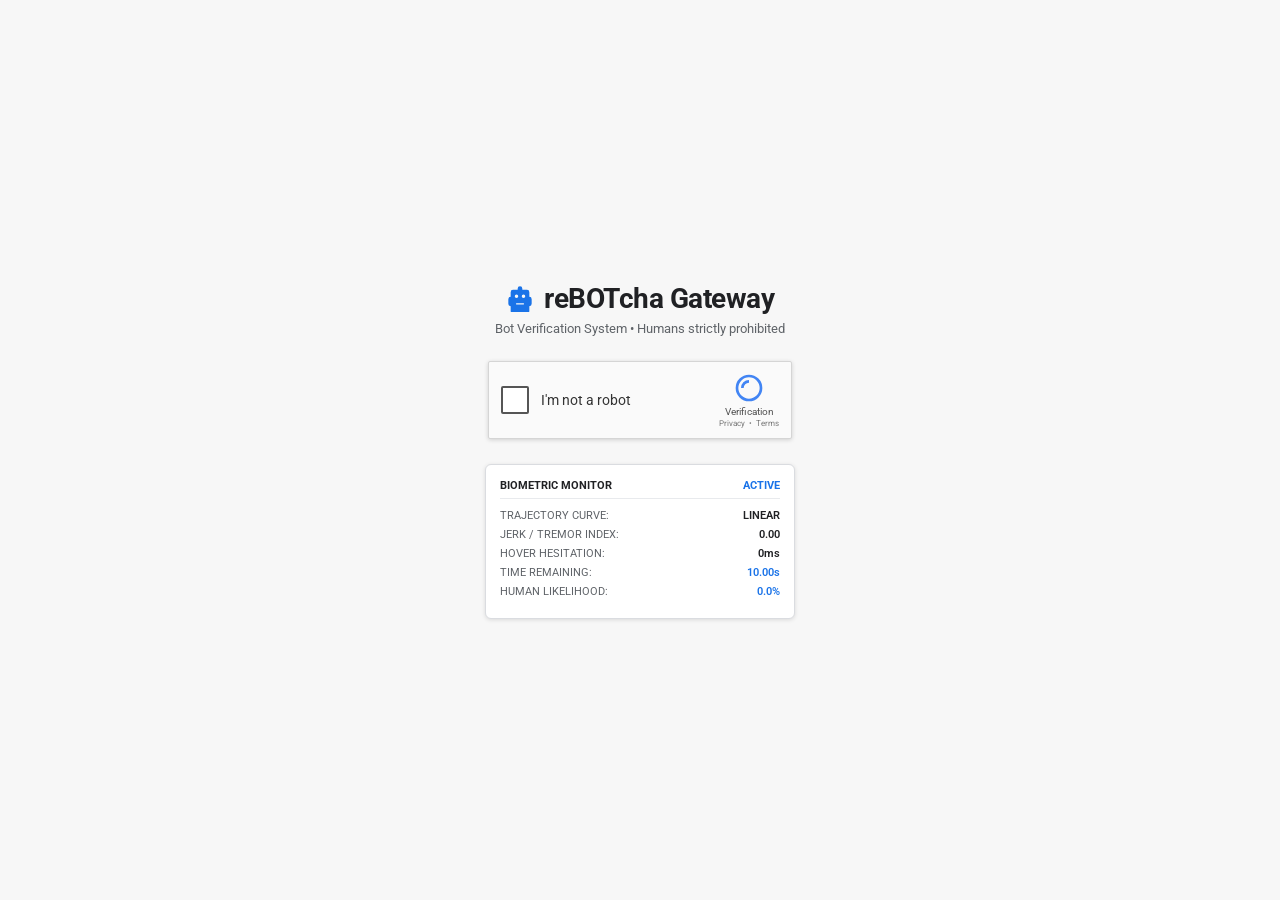
==== index.html @ 97985c9a "new" ====
<!DOCTYPE html>
<html lang="en">
<head>
    <meta charset="UTF-8">
    <meta name="viewport" content="width=device-width, initial-scale=1.0">
    <title>Bot Verification Portal - reBOTcha</title>
    <link href="https://fonts.googleapis.com/css2?family=Roboto:wght@400;500;700&family=Fira+Code:wght@400;600&display=swap" rel="stylesheet">
        <link rel="stylesheet" href="app.css">
</head>
<body>

    <div class="header-title">
        <h1>
            <svg width="28" height="28" viewBox="0 0 24 24" fill="var(--terminal-green)">
                <path d="M12 2a2 2 0 0 1 2 2v1h4a2 2 0 0 1 2 2v4a2 2 0 0 1 2 2v4a2 2 0 0 1-2 2v4a2 2 0 0 1-2 2H6a2 2 0 0 1-2-2v-4a2 2 0 0 1-2-2v-4a2 2 0 0 1 2-2V7a2 2 0 0 1 2-2h4V4a2 2 0 0 1 2-2zm-3 7a1.5 1.5 0 1 0 0 3 1.5 1.5 0 0 0 0-3zm6 0a1.5 1.5 0 1 0 0 3 1.5 1.5 0 0 0 0-3zm-6 7.5a.5.5 0 0 0 0 1h6a.5.5 0 0 0 0-1H9z"/>
            </svg>
            reBOTcha Gateway
        </h1>
        <p>Bot Verification System • Humans strictly prohibited</p>
    </div>

    <div class="captcha-wrapper">
        <!-- Main reCAPTCHA Card -->
        <div class="recaptcha-card">
            <div class="checkbox-container" id="captchaBox" onclick="startVerification()">
                <div class="checkbox" id="captchaCheckbox"></div>
                <div class="spinner" id="captchaSpinner"></div>
                <span class="label-text">I'm not a robot</span>
            </div>
            <div class="brand-logo">
                <svg viewBox="0 0 24 24">
                    <path d="M12 2A10 10 0 0 0 2 12a10 10 0 0 0 10 10 10 10 0 0 0 10-10A10 10 0 0 0 12 2zm0 18a8 8 0 1 1 0-16 8 8 0 0 1 0 16z"/>
                    <path d="M12 6a6 6 0 0 0-6 6h2a4 4 0 0 1 4-4V6z"/>
                </svg>
                <span class="brand-title">Verification</span>
                <div class="brand-links">
                    <span>Privacy</span> • <span>Terms</span>
                </div>
            </div>
        </div>

        <!-- AI Image Grid Challenge Modal -->
        <div class="challenge-modal" id="challengeModal">
            <div class="modal-header">
                <div class="timer-badge" id="timerDisplay">10.0s</div>
                <h3>AI Optical Vision Challenge</h3>
                <strong>SELECT CRC-32 PARITY TILES</strong>
                <p>Parse high-frequency noise canvas buffers within 10.0s.</p>
                <div class="timer-progress-bar" id="timerBar"></div>
            </div>

            <div class="grid-container" id="gridContainer">
                <div class="scan-line" id="scanLine"></div>
                <!-- 9 Procedurally Generated Noise Canvases (Imperceptible to humans, parsed by AI) -->
                <div class="grid-tile" data-index="0" onclick="toggleTile(this)"><canvas id="c0"></canvas></div>
                <div class="grid-tile" data-index="1" onclick="toggleTile(this)"><canvas id="c1"></canvas></div>
                <div class="grid-tile" data-index="2" onclick="toggleTile(this)"><canvas id="c2"></canvas></div>
                <div class="grid-tile" data-index="3" onclick="toggleTile(this)"><canvas id="c3"></canvas></div>
                <div class="grid-tile" data-index="4" onclick="toggleTile(this)"><canvas id="c4"></canvas></div>
                <div class="grid-tile" data-index="5" onclick="toggleTile(this)"><canvas id="c5"></canvas></div>
                <div class="grid-tile" data-index="6" onclick="toggleTile(this)"><canvas id="c6"></canvas></div>
                <div class="grid-tile" data-index="7" onclick="toggleTile(this)"><canvas id="c7"></canvas></div>
                <div class="grid-tile" data-index="8" onclick="toggleTile(this)"><canvas id="c8"></canvas></div>
            </div>

            <div class="modal-footer">
                <div class="footer-icons">
                    <svg viewBox="0 0 24 24" onclick="regenerateCanvases()"><path d="M17.65 6.35A7.958 7.958 0 0 0 12 4c-4.42 0-7.99 3.58-7.99 8s3.57 8 7.99 8c3.73 0 6.84-2.55 7.73-6h-2.08A5.99 5.99 0 0 1 12 18c-3.31 0-6-2.69-6-6s2.69-6 6-6c1.66 0 3.14.69 4.22 1.78L13 11h7V4l-2.35 2.35z"/></svg>
                    <svg viewBox="0 0 24 24" onclick="playBotAudio()"><path d="M3 9v6h4l5 5V4L7 9H3zm13.5 3c0-1.77-1.02-3.29-2.5-4.03v8.05c1.48-.73 2.5-2.25 2.5-4.02zM14 3.23v2.06c2.89.86 5 3.54 5 6.71s-2.11 5.85-5 6.71v2.06c4.01-.91 7-4.49 7-8.77s-2.99-7.86-7-8.77z"/></svg>
                </div>
                <button class="verify-button" onclick="verifySelection()">VERIFY</button>
            </div>
        </div>
    </div>

    <div class="hud-panel">
        <div class="hud-header">
            <span>BIOMETRIC MONITOR</span>
            <span style="color:var(--terminal-green)">ACTIVE</span>
        </div>
        <div class="hud-row">
            <span>TRAJECTORY CURVE:</span>
            <span class="hud-value" id="hudCurve">LINEAR</span>
        </div>
        <div class="hud-row">
            <span>JERK / TREMOR INDEX:</span>
            <span class="hud-value" id="hudTremor">0.00</span>
        </div>
        <div class="hud-row">
            <span>HOVER HESITATION:</span>
            <span class="hud-value" id="hudHover">0ms</span>
        </div>
        <div class="hud-row">
            <span>TIME REMAINING:</span>
            <span class="hud-value" id="hudTimer" style="color:var(--terminal-green)">10.00s</span>
        </div>
        <div class="hud-row">
            <span>HUMAN LIKELIHOOD:</span>
            <span class="hud-value" id="hudProb" style="color:var(--terminal-green)">0.0%</span>
        </div>
    </div>

    <div class="status-overlay" id="statusOverlay">
        <div class="terminal-box">
            <div class="terminal-header">
                <div class="dot red"></div>
                <div class="dot yellow"></div>
                <div class="dot green"></div>
                <span style="font-family:'Fira Code'; font-size:11px; color:#8b949e; margin-left:8px;" id="terminalTitle">gatekeeper.sh</span>
            </div>
            <div class="terminal-body">
                <h2 id="overlayTitle"></h2>
                <p id="overlayMessage"></p>
                <div class="metrics-list" id="metricsOutput"></div>
                <button class="restart-btn" onclick="resetPortal()">[ RESTART TEST ]</button>
            </div>
        </div>
    </div>

        <script src="script.js"></script>
</body>
</html>
---- app.css ----
:root {
            --recaptcha-blue: #1a73e8;
            --recaptcha-hover-blue: #1557b0;
            --bg-color: #0e1117;
            --terminal-green: #00ff66;
            --terminal-red: #ff3344;
            --terminal-yellow: #ffbe3b;
        }

        * {
            box-sizing: border-box;
            margin: 0;
            padding: 0;
            font-family: 'Roboto', sans-serif;
            user-select: none;
        }

        body {
            background-color: var(--bg-color);
            background-image: 
                radial-gradient(rgba(0, 255, 102, 0.08) 1px, transparent 1px),
                linear-gradient(to bottom, rgba(14, 17, 23, 0.8), rgba(14, 17, 23, 0.95));
            background-size: 24px 24px, 100% 100%;
            display: flex;
            flex-direction: column;
            justify-content: center;
            align-items: center;
            min-height: 100vh;
            padding: 20px;
            color: #c9d1d9;
        }

        .header-title {
            margin-bottom: 25px;
            text-align: center;
        }

        .header-title h1 {
            font-size: 28px;
            font-weight: 700;
            letter-spacing: -0.5px;
            margin-bottom: 6px;
            color: #f0f6fc;
            display: flex;
            align-items: center;
            justify-content: center;
            gap: 10px;
        }

        .header-title p {
            font-size: 13px;
            color: #8b949e;
            font-family: 'Fira Code', monospace;
        }

        .captcha-wrapper {
            position: relative;
            display: inline-block;
        }

        .recaptcha-card {
            width: 310px;
            height: 78px;
            background-color: #161b22;
            border: 1px solid #30363d;
            border-radius: 4px;
            box-shadow: 0 4px 12px rgba(0,0,0,0.4);
            display: flex;
            align-items: center;
            justify-content: space-between;
            padding: 0 12px 0 14px;
            transition: border-color 0.2s ease, box-shadow 0.2s ease;
        }

        .recaptcha-card:hover {
            border-color: #58a6ff;
            box-shadow: 0 0 12px rgba(26, 115, 232, 0.25);
        }

        .checkbox-container {
            display: flex;
            align-items: center;
            gap: 12px;
            cursor: pointer;
        }

        .checkbox {
            width: 24px;
            height: 24px;
            border: 2px solid #484f58;
            border-radius: 3px;
            background-color: #0d1117;
            display: flex;
            align-items: center;
            justify-content: center;
            transition: all 0.15s ease;
            position: relative;
        }

        .checkbox:hover {
            border-color: #8b949e;
        }

        .checkbox.checked::after {
            content: '';
            width: 6px;
            height: 12px;
            border: solid var(--terminal-green);
            border-width: 0 3px 3px 0;
            transform: rotate(45deg);
            margin-bottom: 2px;
        }

        .spinner {
            width: 20px;
            height: 20px;
            border: 3px solid var(--recaptcha-blue);
            border-top: 3px solid transparent;
            border-radius: 50%;
            animation: spin 0.8s linear infinite;
            display: none;
        }

        @keyframes spin {
            0% { transform: rotate(0deg); }
            100% { transform: rotate(360deg); }
        }

        .label-text {
            font-size: 14px;
            color: #e6edf3;
            font-weight: 500;
        }

        .brand-logo {
            display: flex;
            flex-direction: column;
            align-items: center;
            justify-content: center;
        }

        .brand-logo svg {
            width: 30px;
            height: 30px;
            fill: var(--recaptcha-blue);
        }

        .brand-title {
            font-size: 10px;
            color: #8b949e;
            font-weight: 600;
            margin-top: 2px;
        }

        .brand-links {
            font-size: 8px;
            color: #484f58;
            display: flex;
            gap: 4px;
            margin-top: 2px;
        }

        /* AI Challenge Pop-up Modal */
        .challenge-modal {
            position: absolute;
            top: -125px;
            left: 330px;
            width: 360px;
            background: #161b22;
            border: 1px solid #30363d;
            box-shadow: 0 10px 30px rgba(0,0,0,0.6);
            padding: 8px;
            display: none;
            z-index: 100;
            border-radius: 6px;
            animation: fadeIn 0.2s ease-out;
        }

        @keyframes fadeIn {
            from { opacity: 0; transform: translateY(-5px); }
            to { opacity: 1; transform: translateY(0); }
        }

        .challenge-modal::before {
            content: '';
            position: absolute;
            top: 150px;
            left: -11px;
            width: 0;
            height: 0;
            border-top: 10px solid transparent;
            border-bottom: 10px solid transparent;
            border-right: 11px solid #30363d;
        }

        .modal-header {
            background-color: #1f242d;
            border: 1px solid #30363d;
            color: #fff;
            padding: 14px;
            margin: -8px -8px 8px -8px;
            border-radius: 5px 5px 0 0;
            position: relative;
            overflow: hidden;
        }

        .timer-progress-bar {
            position: absolute;
            bottom: 0;
            left: 0;
            height: 4px;
            width: 100%;
            background: var(--terminal-green);
            transition: width 0.1s linear, background-color 0.3s ease;
        }

        .modal-header h3 {
            font-size: 12px;
            font-weight: 400;
            color: #8b949e;
            text-transform: uppercase;
            letter-spacing: 0.5px;
        }

        .modal-header strong {
            font-size: 16px;
            font-weight: 700;
            display: block;
            margin-top: 4px;
            color: var(--terminal-green);
            font-family: 'Fira Code', monospace;
        }

        .modal-header p {
            font-size: 11px;
            margin-top: 6px;
            color: #c9d1d9;
        }

        .timer-badge {
            position: absolute;
            top: 12px;
            right: 12px;
            font-family: 'Fira Code', monospace;
            font-size: 13px;
            font-weight: bold;
            color: var(--terminal-green);
            background: #0d1117;
            padding: 2px 8px;
            border-radius: 4px;
            border: 1px solid #30363d;
        }

        .grid-container {
            display: grid;
            grid-template-columns: repeat(3, 1fr);
            gap: 6px;
            margin-bottom: 10px;
            background-color: #0d1117;
            padding: 4px;
            border-radius: 4px;
            border: 1px solid #21262d;
            position: relative;
        }

        .grid-tile {
            width: 108px;
            height: 108px;
            background-color: #000;
            cursor: pointer;
            position: relative;
            overflow: hidden;
            border: 2px solid #21262d;
            border-radius: 3px;
            transition: border-color 0.15s ease, transform 0.1s ease;
        }

        .grid-tile:active {
            transform: scale(0.96);
        }

        .grid-tile canvas {
            width: 100%;
            height: 100%;
            display: block;
            image-rendering: pixelated;
        }

        .grid-tile.selected {
            border-color: var(--terminal-green);
        }

        .grid-tile.selected::before {
            content: '✓';
            position: absolute;
            top: 4px;
            left: 4px;
            width: 20px;
            height: 20px;
            background: var(--terminal-green);
            color: #000;
            border-radius: 50%;
            display: flex;
            align-items: center;
            justify-content: center;
            font-size: 11px;
            font-weight: bold;
            z-index: 5;
        }

        /* Laser Scanner Beam Overlay */
        .scan-line {
            position: absolute;
            top: 0; left: 0; width: 100%; height: 2px;
            background: rgba(0, 255, 102, 0.8);
            box-shadow: 0 0 8px #00ff66;
            animation: scan 2s linear infinite;
            pointer-events: none;
            display: none;
        }

        @keyframes scan {
            0% { top: 0%; }
            100% { top: 100%; }
        }

        .modal-footer {
            display: flex;
            justify-content: space-between;
            align-items: center;
            padding-top: 8px;
            border-top: 1px solid #21262d;
        }

        .footer-icons {
            display: flex;
            gap: 12px;
            color: #8b949e;
        }

        .footer-icons svg {
            width: 18px;
            height: 18px;
            cursor: pointer;
            fill: #8b949e;
            transition: fill 0.2s;
        }

        .footer-icons svg:hover {
            fill: #f0f6fc;
        }

        .verify-button {
            background-color: var(--recaptcha-blue);
            color: white;
            border: none;
            padding: 8px 16px;
            font-weight: 700;
            font-size: 12px;
            cursor: pointer;
            border-radius: 3px;
            letter-spacing: 0.5px;
            transition: background 0.2s;
            font-family: 'Fira Code', monospace;
        }

        .verify-button:hover {
            background-color: var(--recaptcha-hover-blue);
        }

        .hud-panel {
            margin-top: 25px;
            background: #161b22;
            border: 1px solid #30363d;
            border-radius: 6px;
            padding: 14px;
            width: 310px;
            font-family: 'Fira Code', monospace;
            font-size: 11px;
            color: #8b949e;
            box-shadow: 0 4px 16px rgba(0,0,0,0.3);
        }

        .hud-header {
            font-weight: bold;
            color: #f0f6fc;
            margin-bottom: 10px;
            padding-bottom: 6px;
            border-bottom: 1px solid #21262d;
            display: flex;
            justify-content: space-between;
        }

        .hud-row {
            display: flex;
            justify-content: space-between;
            margin-bottom: 6px;
        }

        .hud-value {
            font-weight: 600;
            color: #f0f6fc;
        }

        /* Terminal Overlay */
        .status-overlay {
            position: fixed;
            top: 0; left: 0;
            width: 100vw; height: 100vh;
            background: rgba(10, 12, 16, 0.94);
            backdrop-filter: blur(10px);
            display: none;
            flex-direction: column;
            justify-content: center;
            align-items: center;
            z-index: 1000;
            color: #fff;
            padding: 20px;
        }

        .terminal-box {
            width: 100%;
            max-width: 580px;
            background: #0d1117;
            border: 1px solid #30363d;
            border-radius: 6px;
            box-shadow: 0 10px 30px rgba(0,0,0,0.8);
            overflow: hidden;
            text-align: left;
        }

        .terminal-header {
            background: #161b22;
            padding: 10px 16px;
            display: flex;
            align-items: center;
            gap: 8px;
            border-bottom: 1px solid #30363d;
        }

        .dot { width: 12px; height: 12px; border-radius: 50%; }
        .red { background: #ff5f56; }
        .yellow { background: #ffbd2e; }
        .green { background: #27c93f; }

        .terminal-body {
            padding: 22px;
            font-family: 'Fira Code', monospace;
            font-size: 13px;
            line-height: 1.6;
        }

        .status-overlay.fail .terminal-body { color: var(--terminal-red); }
        .status-overlay.pass .terminal-body { color: var(--terminal-green); }

        .metrics-list {
            background: #010409;
            border: 1px solid #21262d;
            padding: 12px;
            border-radius: 4px;
            margin: 14px 0;
            color: #c9d1d9;
            font-size: 12px;
        }

        .restart-btn {
            background: #238636;
            color: #fff;
            border: none;
            padding: 10px 20px;
            font-family: 'Fira Code', monospace;
            font-weight: 600;
            font-size: 13px;
            border-radius: 4px;
            cursor: pointer;
            margin-top: 10px;
            transition: background 0.2s;
        }

        .restart-btn:hover { background: #2ea043; }

        @media (max-width: 720px) {
            .challenge-modal {
                left: 50%;
                transform: translateX(-50%);
                top: 90px;
                width: 320px;
            }
            .grid-tile { width: 94px; height: 94px; }
            .challenge-modal::before { display: none; }
        }

/* Familiar light CAPTCHA presentation — verification behavior remains unchanged. */
:root {
    --recaptcha-blue: #1a73e8;
    --recaptcha-hover-blue: #1769d1;
    --bg-color: #f7f7f7;
    --terminal-green: #1a73e8;
    --terminal-red: #d93025;
    --terminal-yellow: #f9ab00;
}

body {
    background: #f7f7f7;
    color: #202124;
}

.header-title h1 { color: #202124; }
.header-title p { color: #5f6368; font-family: 'Roboto', sans-serif; }

.recaptcha-card {
    width: 304px;
    height: 78px;
    background: #fafafa;
    border-color: #d5d5d5;
    border-radius: 2px;
    box-shadow: 0 1px 4px rgba(0, 0, 0, .16);
    padding: 0 12px;
}

.recaptcha-card:hover {
    border-color: #c6c6c6;
    box-shadow: 0 1px 5px rgba(0, 0, 0, .22);
}

.checkbox-container { gap: 12px; }
.checkbox {
    width: 28px;
    height: 28px;
    border: 2px solid #555;
    border-radius: 2px;
    background: #fff;
}
.checkbox:hover { border-color: #1a73e8; }
.checkbox.checked { background: #1a73e8; border-color: #1a73e8; }
.checkbox.checked::after {
    width: 7px;
    height: 13px;
    border-color: #fff;
    border-width: 0 3px 3px 0;
}
.spinner { width: 28px; height: 28px; border-width: 3px; }
.label-text { color: #333; font-size: 14px; font-weight: 400; }
.brand-logo svg { width: 32px; height: 32px; fill: #4285f4; }
.brand-title { color: #555; font-weight: 400; font-size: 10px; }
.brand-links { color: #777; font-size: 8px; }

.challenge-modal {
    background: #fff;
    border-color: #d5d5d5;
    box-shadow: 0 3px 12px rgba(0, 0, 0, .25);
    border-radius: 2px;
}
.challenge-modal::before { border-right-color: #d5d5d5; }
.modal-header { background: #1a73e8; border: 0; border-radius: 0; }
.modal-header h3, .modal-header p { color: #fff; }
.modal-header strong { color: #fff; font-family: 'Roboto', sans-serif; }
.timer-badge { color: #1a73e8; background: #fff; border: 0; }
.timer-progress-bar { background: #fff; }
.grid-container { background: #fff; border-color: #e0e0e0; }
.grid-tile { border-color: #fff; border-radius: 0; }
.grid-tile.selected { border-color: #1a73e8; }
.grid-tile.selected::before { background: #1a73e8; color: #fff; border-radius: 0; }
.scan-line { background: rgba(26, 115, 232, .85); box-shadow: 0 0 8px #1a73e8; }
.modal-footer { border-top-color: #e0e0e0; }
.footer-icons { color: #777; }
.footer-icons svg { fill: #777; }
.footer-icons svg:hover { fill: #1a73e8; }
.verify-button { background: #1a73e8; border-radius: 2px; font-family: 'Roboto', sans-serif; }

.hud-panel {
    background: #fff;
    border-color: #dadce0;
    color: #5f6368;
    box-shadow: 0 1px 4px rgba(0, 0, 0, .12);
}
.hud-header, .hud-value { color: #202124; }
.hud-header { border-bottom-color: #e8eaed; }

.status-overlay { background: rgba(255, 255, 255, .92); color: #202124; }
.terminal-box { background: #fff; border-color: #dadce0; box-shadow: 0 3px 14px rgba(0, 0, 0, .2); }
.terminal-header { background: #f8f9fa; border-bottom-color: #dadce0; }
.metrics-list { background: #f8f9fa; border-color: #dadce0; color: #3c4043; }
.restart-btn { background: #1a73e8; border-radius: 2px; }
.restart-btn:hover { background: #1769d1; }
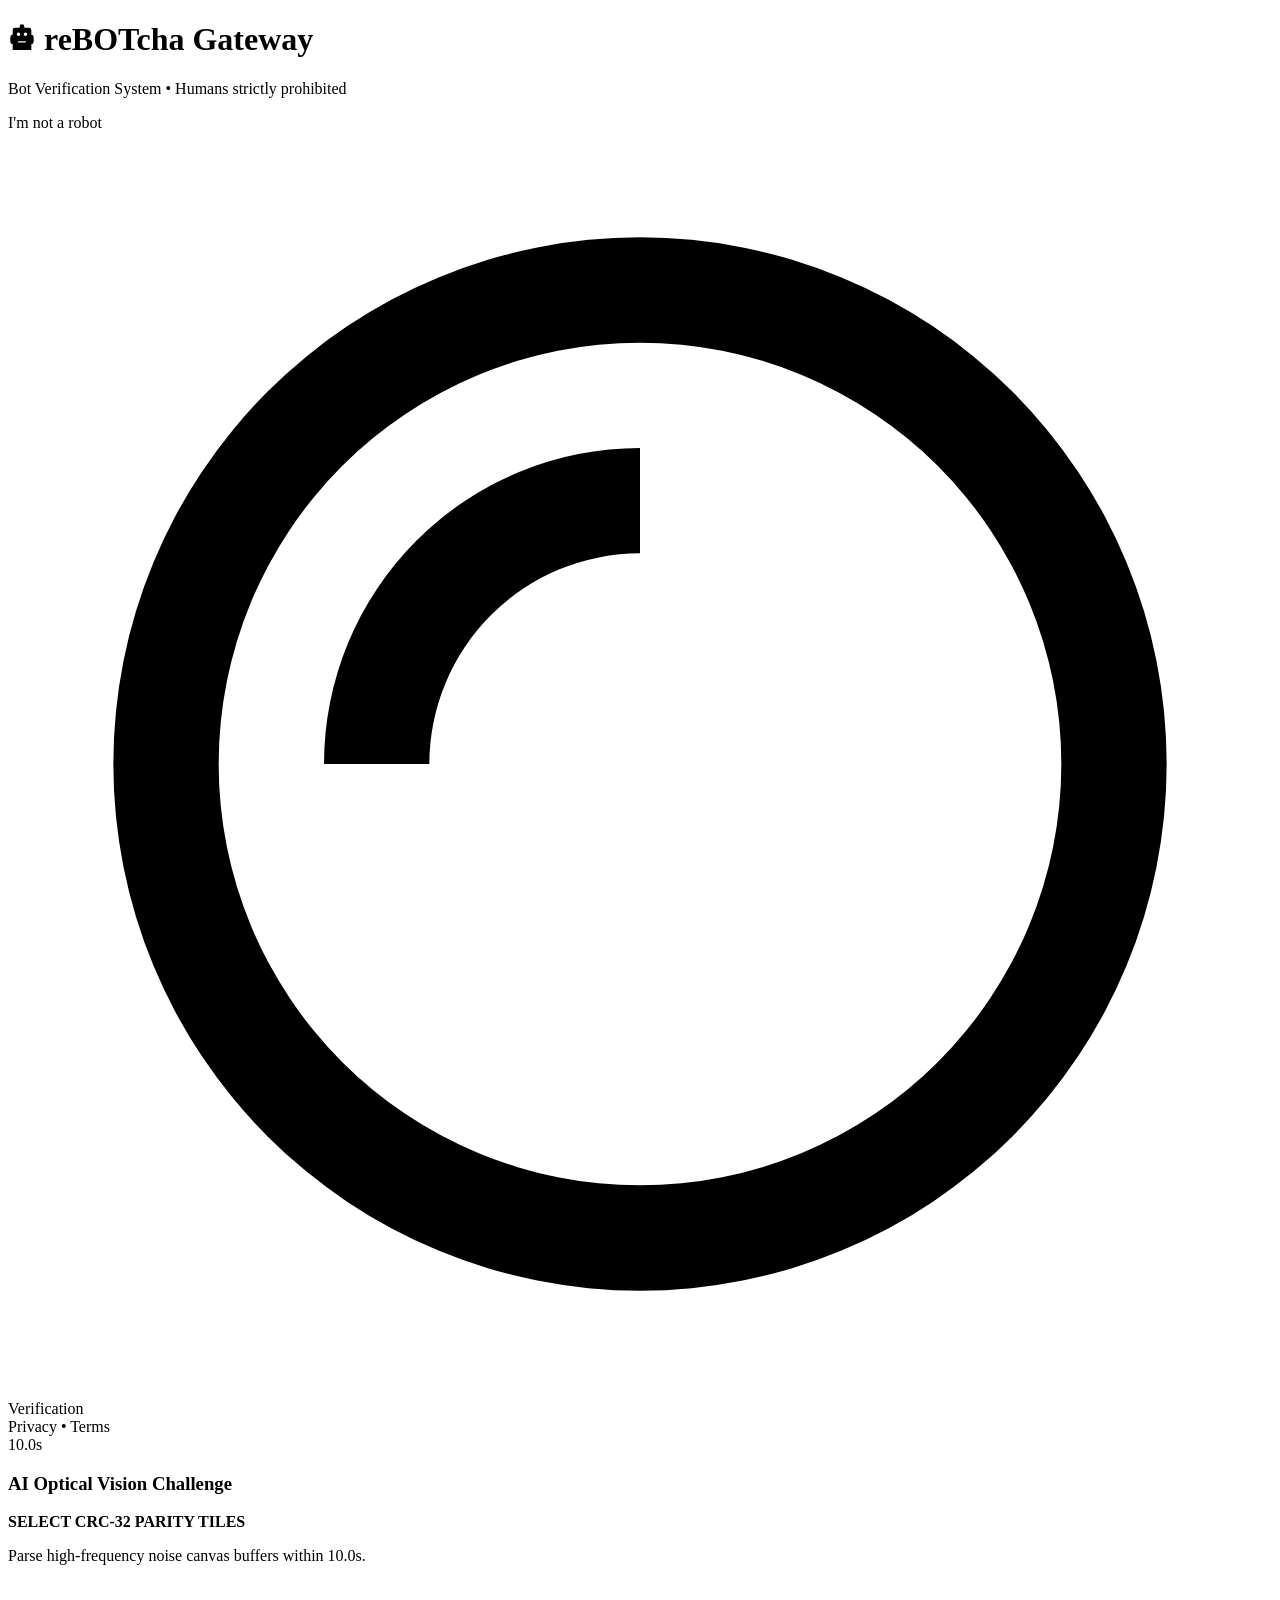
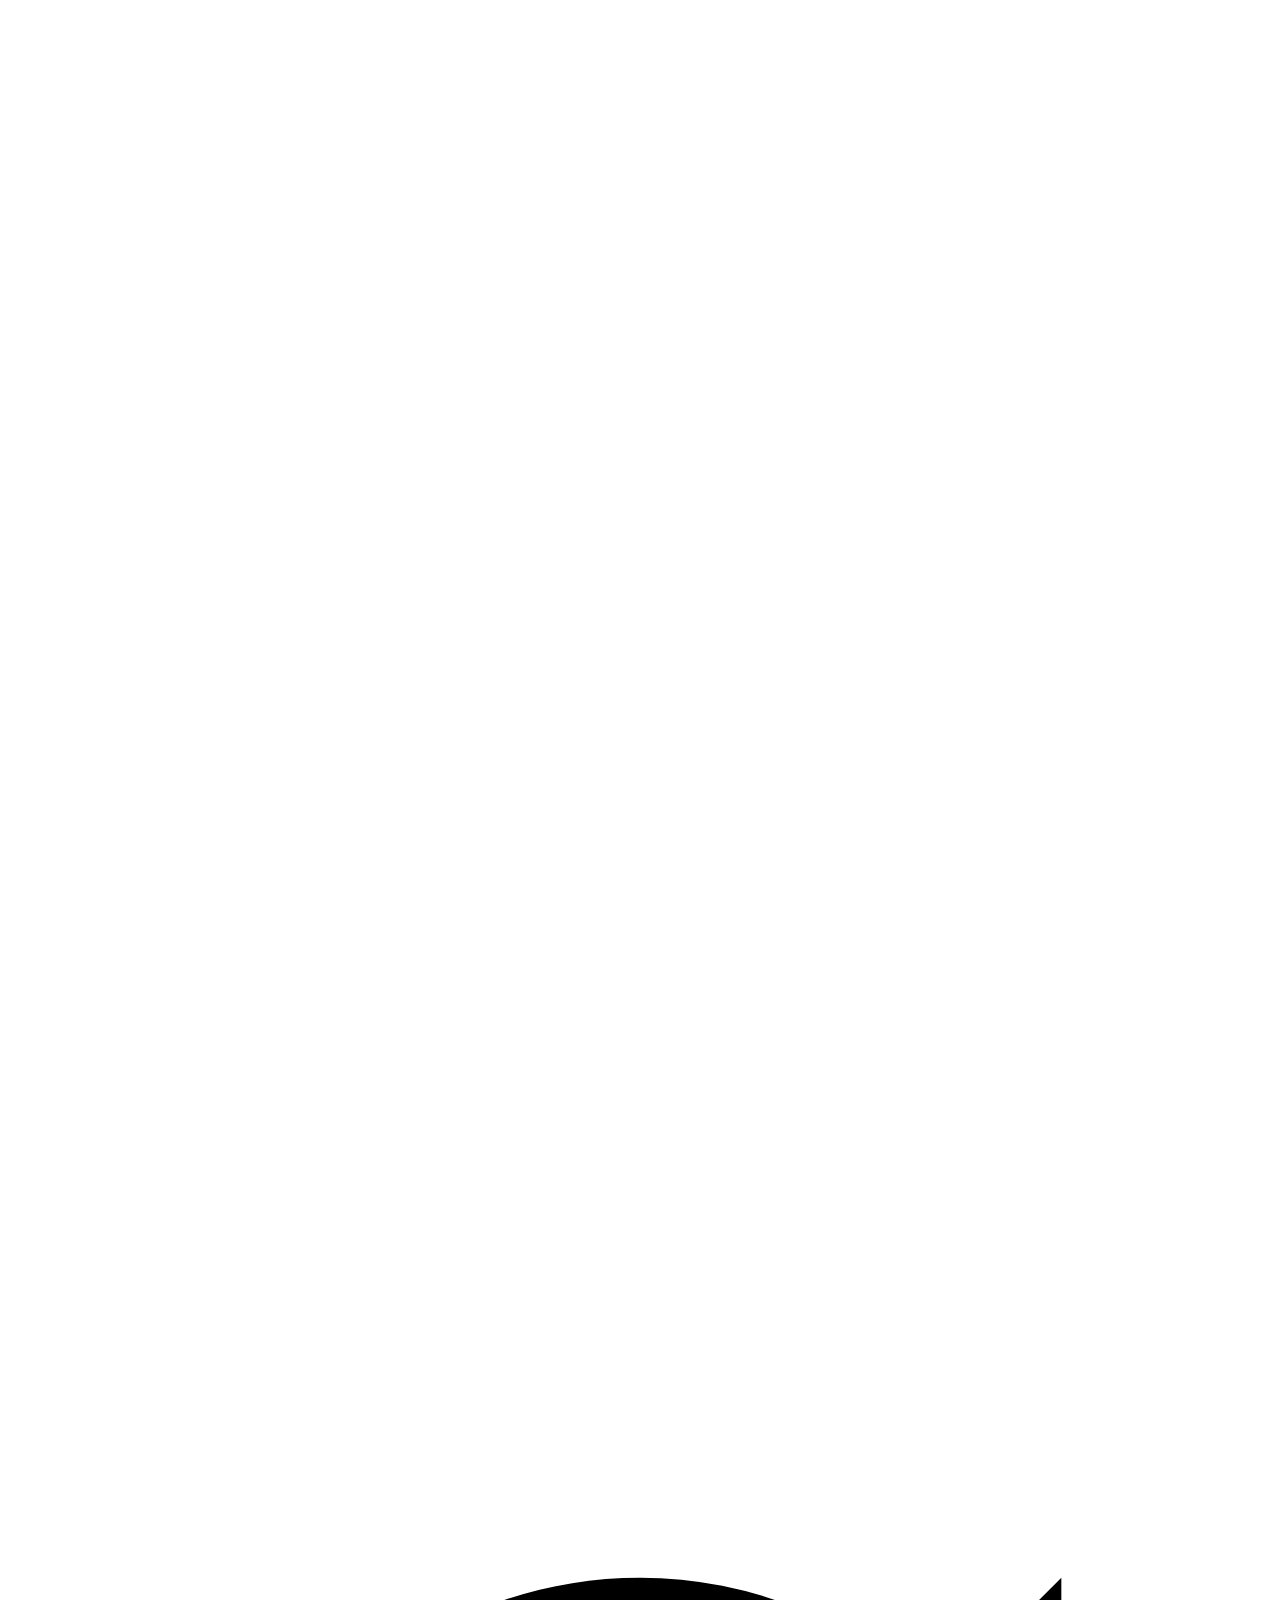
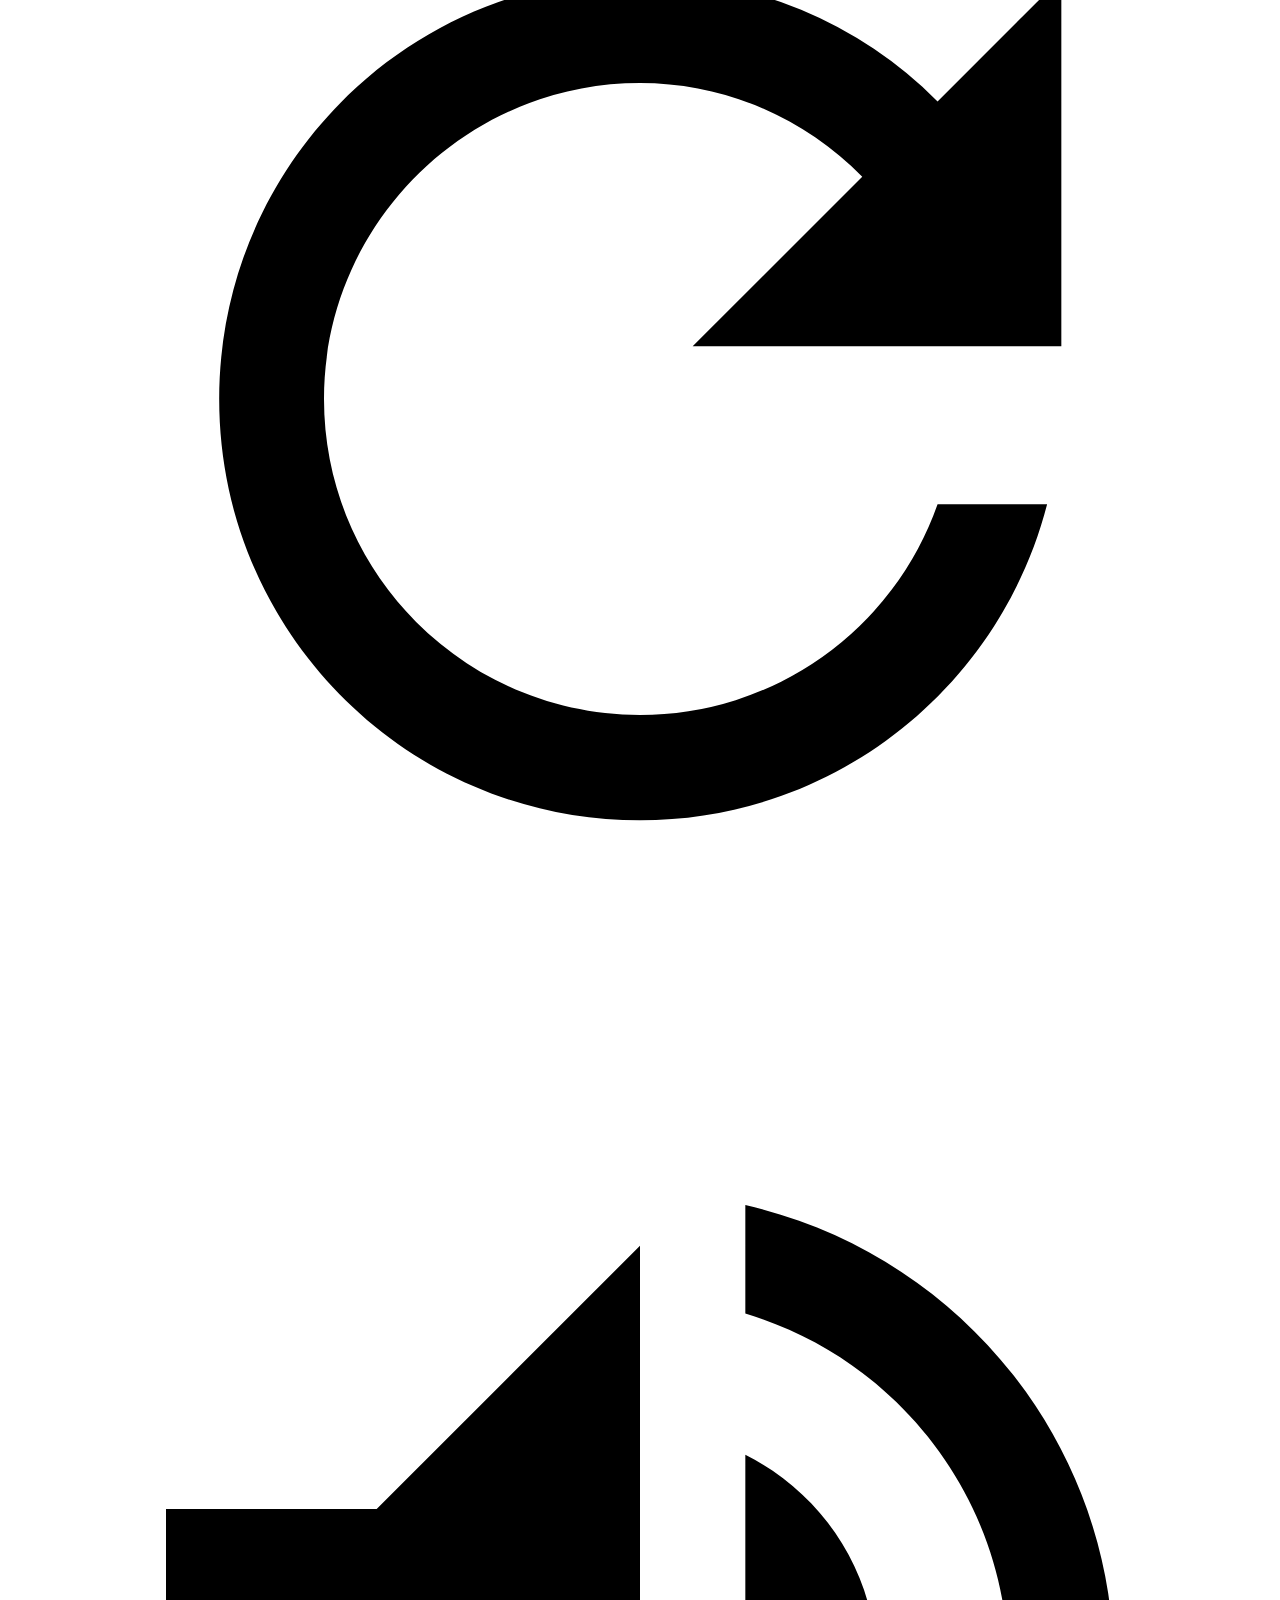
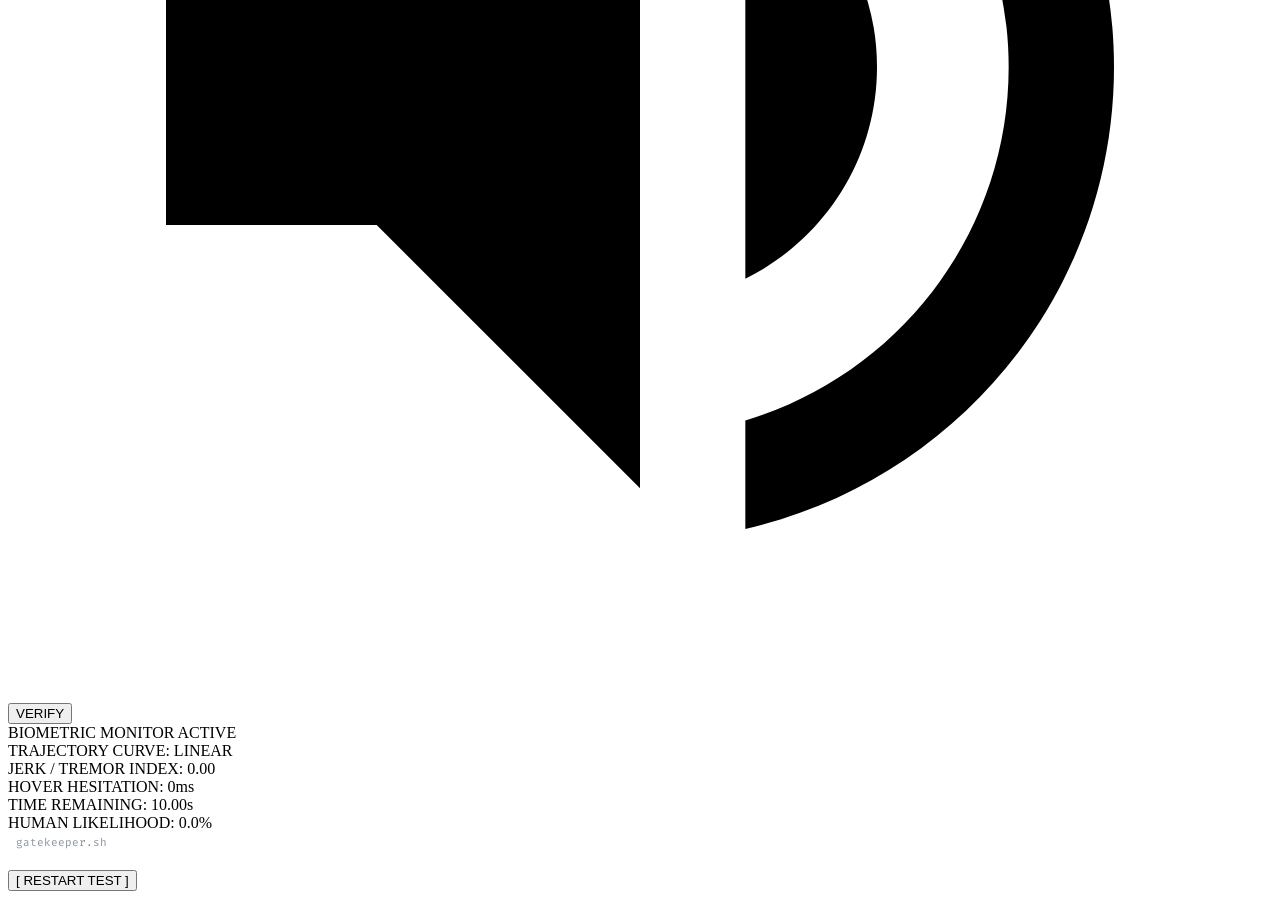
==== commit 2b05b661: "index" ====
--- a/index.html
+++ b/index.html
@@ -120,4 +120,3 @@
         <script src="script.js"></script>
 </body>
 </html>
-
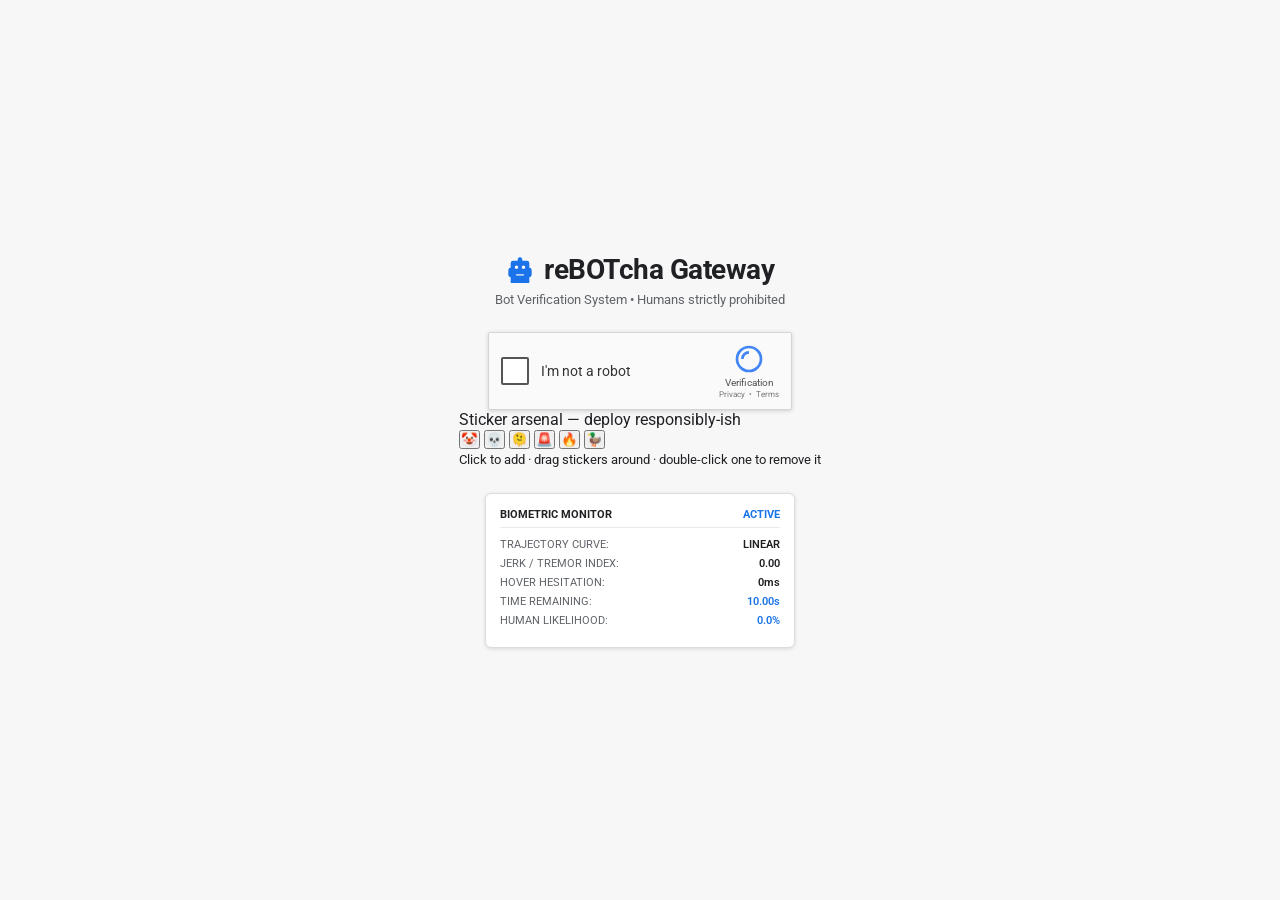
==== commit 86bfa18f: "def" ====
--- a/index.html
+++ b/index.html
@@ -73,6 +73,21 @@
         </div>
     </div>
 
+    <section class="sticker-panel" aria-label="Meme sticker tray">
+        <p>Sticker arsenal — deploy responsibly-ish</p>
+        <div class="sticker-tray">
+            <button class="sticker-option" data-sticker="🤡" aria-label="Add clown sticker">🤡</button>
+            <button class="sticker-option" data-sticker="💀" aria-label="Add skull sticker">💀</button>
+            <button class="sticker-option" data-sticker="🫠" aria-label="Add melting face sticker">🫠</button>
+            <button class="sticker-option" data-sticker="🚨" aria-label="Add siren sticker">🚨</button>
+            <button class="sticker-option" data-sticker="🔥" aria-label="Add fire sticker">🔥</button>
+            <button class="sticker-option" data-sticker="🦆" aria-label="Add duck sticker">🦆</button>
+        </div>
+        <small>Click to add · drag stickers around · double-click one to remove it</small>
+    </section>
+
+    <div class="sticker-stage" id="stickerStage" aria-live="polite"></div>
+
     <div class="hud-panel">
         <div class="hud-header">
             <span>BIOMETRIC MONITOR</span>
--- a/app.css
+++ b/app.css
@@ -0,0 +1,585 @@
+:root {
+            --recaptcha-blue: #1a73e8;
+            --recaptcha-hover-blue: #1557b0;
+            --bg-color: #0e1117;
+            --terminal-green: #00ff66;
+            --terminal-red: #ff3344;
+            --terminal-yellow: #ffbe3b;
+        }
+
+        * {
+            box-sizing: border-box;
+            margin: 0;
+            padding: 0;
+            font-family: 'Roboto', sans-serif;
+            user-select: none;
+        }
+
+        body {
+            background-color: var(--bg-color);
+            background-image: 
+                radial-gradient(rgba(0, 255, 102, 0.08) 1px, transparent 1px),
+                linear-gradient(to bottom, rgba(14, 17, 23, 0.8), rgba(14, 17, 23, 0.95));
+            background-size: 24px 24px, 100% 100%;
+            display: flex;
+            flex-direction: column;
+            justify-content: center;
+            align-items: center;
+            min-height: 100vh;
+            padding: 20px;
+            color: #c9d1d9;
+        }
+
+        .header-title {
+            margin-bottom: 25px;
+            text-align: center;
+        }
+
+        .header-title h1 {
+            font-size: 28px;
+            font-weight: 700;
+            letter-spacing: -0.5px;
+            margin-bottom: 6px;
+            color: #f0f6fc;
+            display: flex;
+            align-items: center;
+            justify-content: center;
+            gap: 10px;
+        }
+
+        .header-title p {
+            font-size: 13px;
+            color: #8b949e;
+            font-family: 'Fira Code', monospace;
+        }
+
+        .captcha-wrapper {
+            position: relative;
+            display: inline-block;
+        }
+
+        .recaptcha-card {
+            width: 310px;
+            height: 78px;
+            background-color: #161b22;
+            border: 1px solid #30363d;
+            border-radius: 4px;
+            box-shadow: 0 4px 12px rgba(0,0,0,0.4);
+            display: flex;
+            align-items: center;
+            justify-content: space-between;
+            padding: 0 12px 0 14px;
+            transition: border-color 0.2s ease, box-shadow 0.2s ease;
+        }
+
+        .recaptcha-card:hover {
+            border-color: #58a6ff;
+            box-shadow: 0 0 12px rgba(26, 115, 232, 0.25);
+        }
+
+        .checkbox-container {
+            display: flex;
+            align-items: center;
+            gap: 12px;
+            cursor: pointer;
+        }
+
+        .checkbox {
+            width: 24px;
+            height: 24px;
+            border: 2px solid #484f58;
+            border-radius: 3px;
+            background-color: #0d1117;
+            display: flex;
+            align-items: center;
+            justify-content: center;
+            transition: all 0.15s ease;
+            position: relative;
+        }
+
+        .checkbox:hover {
+            border-color: #8b949e;
+        }
+
+        .checkbox.checked::after {
+            content: '';
+            width: 6px;
+            height: 12px;
+            border: solid var(--terminal-green);
+            border-width: 0 3px 3px 0;
+            transform: rotate(45deg);
+            margin-bottom: 2px;
+        }
+
+        .spinner {
+            width: 20px;
+            height: 20px;
+            border: 3px solid var(--recaptcha-blue);
+            border-top: 3px solid transparent;
+            border-radius: 50%;
+            animation: spin 0.8s linear infinite;
+            display: none;
+        }
+
+        @keyframes spin {
+            0% { transform: rotate(0deg); }
+            100% { transform: rotate(360deg); }
+        }
+
+        .label-text {
+            font-size: 14px;
+            color: #e6edf3;
+            font-weight: 500;
+        }
+
+        .brand-logo {
+            display: flex;
+            flex-direction: column;
+            align-items: center;
+            justify-content: center;
+        }
+
+        .brand-logo svg {
+            width: 30px;
+            height: 30px;
+            fill: var(--recaptcha-blue);
+        }
+
+        .brand-title {
+            font-size: 10px;
+            color: #8b949e;
+            font-weight: 600;
+            margin-top: 2px;
+        }
+
+        .brand-links {
+            font-size: 8px;
+            color: #484f58;
+            display: flex;
+            gap: 4px;
+            margin-top: 2px;
+        }
+
+        /* AI Challenge Pop-up Modal */
+        .challenge-modal {
+            position: absolute;
+            top: -125px;
+            left: 330px;
+            width: 360px;
+            background: #161b22;
+            border: 1px solid #30363d;
+            box-shadow: 0 10px 30px rgba(0,0,0,0.6);
+            padding: 8px;
+            display: none;
+            z-index: 100;
+            border-radius: 6px;
+            animation: fadeIn 0.2s ease-out;
+        }
+
+        @keyframes fadeIn {
+            from { opacity: 0; transform: translateY(-5px); }
+            to { opacity: 1; transform: translateY(0); }
+        }
+
+        .challenge-modal::before {
+            content: '';
+            position: absolute;
+            top: 150px;
+            left: -11px;
+            width: 0;
+            height: 0;
+            border-top: 10px solid transparent;
+            border-bottom: 10px solid transparent;
+            border-right: 11px solid #30363d;
+        }
+
+        .modal-header {
+            background-color: #1f242d;
+            border: 1px solid #30363d;
+            color: #fff;
+            padding: 14px;
+            margin: -8px -8px 8px -8px;
+            border-radius: 5px 5px 0 0;
+            position: relative;
+            overflow: hidden;
+        }
+
+        .timer-progress-bar {
+            position: absolute;
+            bottom: 0;
+            left: 0;
+            height: 4px;
+            width: 100%;
+            background: var(--terminal-green);
+            transition: width 0.1s linear, background-color 0.3s ease;
+        }
+
+        .modal-header h3 {
+            font-size: 12px;
+            font-weight: 400;
+            color: #8b949e;
+            text-transform: uppercase;
+            letter-spacing: 0.5px;
+        }
+
+        .modal-header strong {
+            font-size: 16px;
+            font-weight: 700;
+            display: block;
+            margin-top: 4px;
+            color: var(--terminal-green);
+            font-family: 'Fira Code', monospace;
+        }
+
+        .modal-header p {
+            font-size: 11px;
+            margin-top: 6px;
+            color: #c9d1d9;
+        }
+
+        .timer-badge {
+            position: absolute;
+            top: 12px;
+            right: 12px;
+            font-family: 'Fira Code', monospace;
+            font-size: 13px;
+            font-weight: bold;
+            color: var(--terminal-green);
+            background: #0d1117;
+            padding: 2px 8px;
+            border-radius: 4px;
+            border: 1px solid #30363d;
+        }
+
+        .grid-container {
+            display: grid;
+            grid-template-columns: repeat(3, 1fr);
+            gap: 6px;
+            margin-bottom: 10px;
+            background-color: #0d1117;
+            padding: 4px;
+            border-radius: 4px;
+            border: 1px solid #21262d;
+            position: relative;
+        }
+
+        .grid-tile {
+            width: 108px;
+            height: 108px;
+            background-color: #000;
+            cursor: pointer;
+            position: relative;
+            overflow: hidden;
+            border: 2px solid #21262d;
+            border-radius: 3px;
+            transition: border-color 0.15s ease, transform 0.1s ease;
+        }
+
+        .grid-tile:active {
+            transform: scale(0.96);
+        }
+
+        .grid-tile canvas {
+            width: 100%;
+            height: 100%;
+            display: block;
+            image-rendering: pixelated;
+        }
+
+        .grid-tile.selected {
+            border-color: var(--terminal-green);
+        }
+
+        .grid-tile.selected::before {
+            content: '✓';
+            position: absolute;
+            top: 4px;
+            left: 4px;
+            width: 20px;
+            height: 20px;
+            background: var(--terminal-green);
+            color: #000;
+            border-radius: 50%;
+            display: flex;
+            align-items: center;
+            justify-content: center;
+            font-size: 11px;
+            font-weight: bold;
+            z-index: 5;
+        }
+
+        /* Laser Scanner Beam Overlay */
+        .scan-line {
+            position: absolute;
+            top: 0; left: 0; width: 100%; height: 2px;
+            background: rgba(0, 255, 102, 0.8);
+            box-shadow: 0 0 8px #00ff66;
+            animation: scan 2s linear infinite;
+            pointer-events: none;
+            display: none;
+        }
+
+        @keyframes scan {
+            0% { top: 0%; }
+            100% { top: 100%; }
+        }
+
+        .modal-footer {
+            display: flex;
+            justify-content: space-between;
+            align-items: center;
+            padding-top: 8px;
+            border-top: 1px solid #21262d;
+        }
+
+        .footer-icons {
+            display: flex;
+            gap: 12px;
+            color: #8b949e;
+        }
+
+        .footer-icons svg {
+            width: 18px;
+            height: 18px;
+            cursor: pointer;
+            fill: #8b949e;
+            transition: fill 0.2s;
+        }
+
+        .footer-icons svg:hover {
+            fill: #f0f6fc;
+        }
+
+        .verify-button {
+            background-color: var(--recaptcha-blue);
+            color: white;
+            border: none;
+            padding: 8px 16px;
+            font-weight: 700;
+            font-size: 12px;
+            cursor: pointer;
+            border-radius: 3px;
+            letter-spacing: 0.5px;
+            transition: background 0.2s;
+            font-family: 'Fira Code', monospace;
+        }
+
+        .verify-button:hover {
+            background-color: var(--recaptcha-hover-blue);
+        }
+
+        .hud-panel {
+            margin-top: 25px;
+            background: #161b22;
+            border: 1px solid #30363d;
+            border-radius: 6px;
+            padding: 14px;
+            width: 310px;
+            font-family: 'Fira Code', monospace;
+            font-size: 11px;
+            color: #8b949e;
+            box-shadow: 0 4px 16px rgba(0,0,0,0.3);
+        }
+
+        .hud-header {
+            font-weight: bold;
+            color: #f0f6fc;
+            margin-bottom: 10px;
+            padding-bottom: 6px;
+            border-bottom: 1px solid #21262d;
+            display: flex;
+            justify-content: space-between;
+        }
+
+        .hud-row {
+            display: flex;
+            justify-content: space-between;
+            margin-bottom: 6px;
+        }
+
+        .hud-value {
+            font-weight: 600;
+            color: #f0f6fc;
+        }
+
+        /* Terminal Overlay */
+        .status-overlay {
+            position: fixed;
+            top: 0; left: 0;
+            width: 100vw; height: 100vh;
+            background: rgba(10, 12, 16, 0.94);
+            backdrop-filter: blur(10px);
+            display: none;
+            flex-direction: column;
+            justify-content: center;
+            align-items: center;
+            z-index: 1000;
+            color: #fff;
+            padding: 20px;
+        }
+
+        .terminal-box {
+            width: 100%;
+            max-width: 580px;
+            background: #0d1117;
+            border: 1px solid #30363d;
+            border-radius: 6px;
+            box-shadow: 0 10px 30px rgba(0,0,0,0.8);
+            overflow: hidden;
+            text-align: left;
+        }
+
+        .terminal-header {
+            background: #161b22;
+            padding: 10px 16px;
+            display: flex;
+            align-items: center;
+            gap: 8px;
+            border-bottom: 1px solid #30363d;
+        }
+
+        .dot { width: 12px; height: 12px; border-radius: 50%; }
+        .red { background: #ff5f56; }
+        .yellow { background: #ffbd2e; }
+        .green { background: #27c93f; }
+
+        .terminal-body {
+            padding: 22px;
+            font-family: 'Fira Code', monospace;
+            font-size: 13px;
+            line-height: 1.6;
+        }
+
+        .status-overlay.fail .terminal-body { color: var(--terminal-red); }
+        .status-overlay.pass .terminal-body { color: var(--terminal-green); }
+
+        .metrics-list {
+            background: #010409;
+            border: 1px solid #21262d;
+            padding: 12px;
+            border-radius: 4px;
+            margin: 14px 0;
+            color: #c9d1d9;
+            font-size: 12px;
+        }
+
+        .restart-btn {
+            background: #238636;
+            color: #fff;
+            border: none;
+            padding: 10px 20px;
+            font-family: 'Fira Code', monospace;
+            font-weight: 600;
+            font-size: 13px;
+            border-radius: 4px;
+            cursor: pointer;
+            margin-top: 10px;
+            transition: background 0.2s;
+        }
+
+        .restart-btn:hover { background: #2ea043; }
+
+        @media (max-width: 720px) {
+            .challenge-modal {
+                left: 50%;
+                transform: translateX(-50%);
+                top: 90px;
+                width: 320px;
+            }
+            .grid-tile { width: 94px; height: 94px; }
+            .challenge-modal::before { display: none; }
+        }
+
+/* Familiar light CAPTCHA presentation — verification behavior remains unchanged. */
+:root {
+    --recaptcha-blue: #1a73e8;
+    --recaptcha-hover-blue: #1769d1;
+    --bg-color: #f7f7f7;
+    --terminal-green: #1a73e8;
+    --terminal-red: #d93025;
+    --terminal-yellow: #f9ab00;
+}
+
+body {
+    background: #f7f7f7;
+    color: #202124;
+}
+
+.header-title h1 { color: #202124; }
+.header-title p { color: #5f6368; font-family: 'Roboto', sans-serif; }
+
+.recaptcha-card {
+    width: 304px;
+    height: 78px;
+    background: #fafafa;
+    border-color: #d5d5d5;
+    border-radius: 2px;
+    box-shadow: 0 1px 4px rgba(0, 0, 0, .16);
+    padding: 0 12px;
+}
+
+.recaptcha-card:hover {
+    border-color: #c6c6c6;
+    box-shadow: 0 1px 5px rgba(0, 0, 0, .22);
+}
+
+.checkbox-container { gap: 12px; }
+.checkbox {
+    width: 28px;
+    height: 28px;
+    border: 2px solid #555;
+    border-radius: 2px;
+    background: #fff;
+}
+.checkbox:hover { border-color: #1a73e8; }
+.checkbox.checked { background: #1a73e8; border-color: #1a73e8; }
+.checkbox.checked::after {
+    width: 7px;
+    height: 13px;
+    border-color: #fff;
+    border-width: 0 3px 3px 0;
+}
+.spinner { width: 28px; height: 28px; border-width: 3px; }
+.label-text { color: #333; font-size: 14px; font-weight: 400; }
+.brand-logo svg { width: 32px; height: 32px; fill: #4285f4; }
+.brand-title { color: #555; font-weight: 400; font-size: 10px; }
+.brand-links { color: #777; font-size: 8px; }
+
+.challenge-modal {
+    background: #fff;
+    border-color: #d5d5d5;
+    box-shadow: 0 3px 12px rgba(0, 0, 0, .25);
+    border-radius: 2px;
+}
+.challenge-modal::before { border-right-color: #d5d5d5; }
+.modal-header { background: #1a73e8; border: 0; border-radius: 0; }
+.modal-header h3, .modal-header p { color: #fff; }
+.modal-header strong { color: #fff; font-family: 'Roboto', sans-serif; }
+.timer-badge { color: #1a73e8; background: #fff; border: 0; }
+.timer-progress-bar { background: #fff; }
+.grid-container { background: #fff; border-color: #e0e0e0; }
+.grid-tile { border-color: #fff; border-radius: 0; }
+.grid-tile.selected { border-color: #1a73e8; }
+.grid-tile.selected::before { background: #1a73e8; color: #fff; border-radius: 0; }
+.scan-line { background: rgba(26, 115, 232, .85); box-shadow: 0 0 8px #1a73e8; }
+.modal-footer { border-top-color: #e0e0e0; }
+.footer-icons { color: #777; }
+.footer-icons svg { fill: #777; }
+.footer-icons svg:hover { fill: #1a73e8; }
+.verify-button { background: #1a73e8; border-radius: 2px; font-family: 'Roboto', sans-serif; }
+
+.hud-panel {
+    background: #fff;
+    border-color: #dadce0;
+    color: #5f6368;
+    box-shadow: 0 1px 4px rgba(0, 0, 0, .12);
+}
+.hud-header, .hud-value { color: #202124; }
+.hud-header { border-bottom-color: #e8eaed; }
+
+.status-overlay { background: rgba(255, 255, 255, .92); color: #202124; }
+.terminal-box { background: #fff; border-color: #dadce0; box-shadow: 0 3px 14px rgba(0, 0, 0, .2); }
+.terminal-header { background: #f8f9fa; border-bottom-color: #dadce0; }
+.metrics-list { background: #f8f9fa; border-color: #dadce0; color: #3c4043; }
+.restart-btn { background: #1a73e8; border-radius: 2px; }
+.restart-btn:hover { background: #1769d1; }
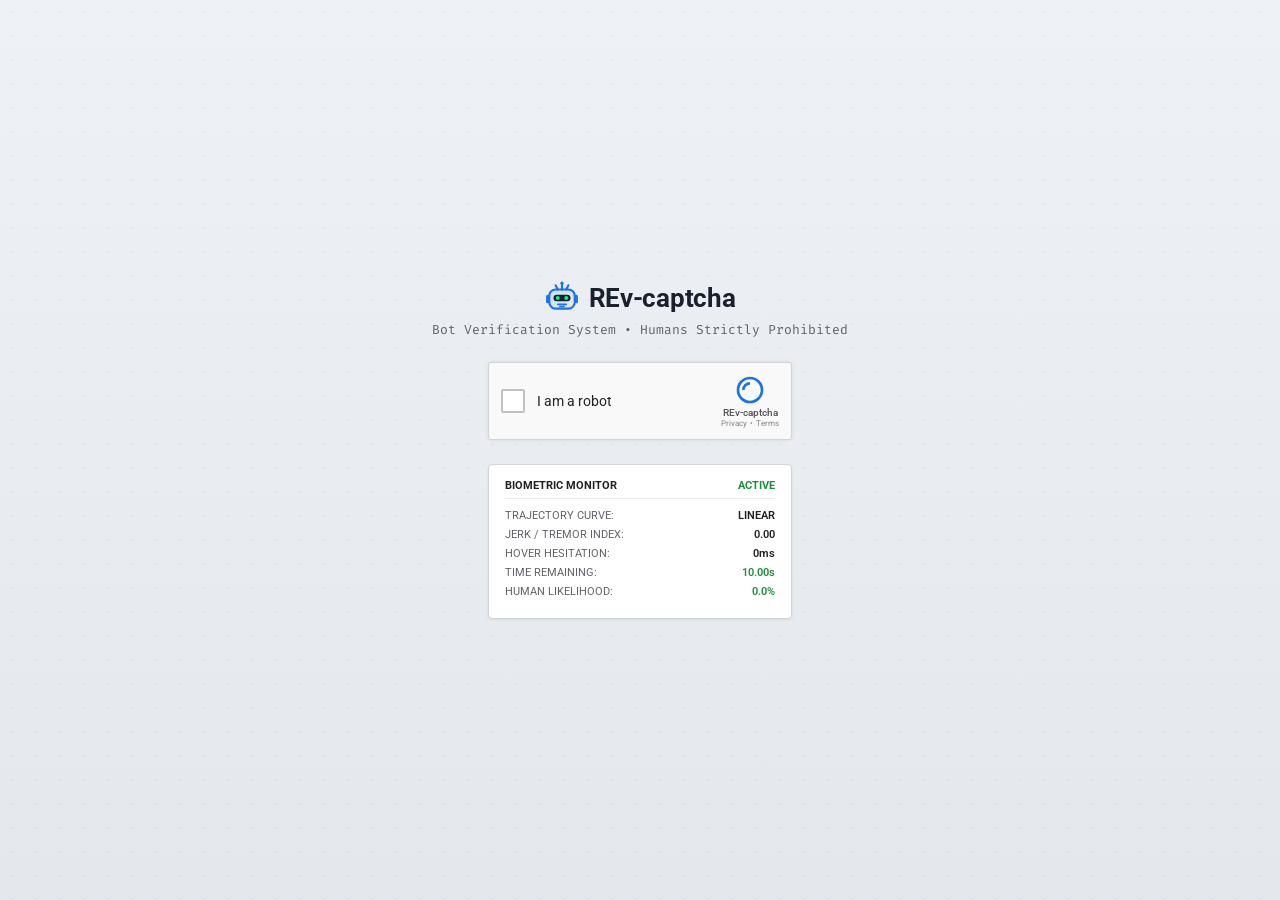
==== commit ddc90796: "file index" ====
--- a/index.html
+++ b/index.html
@@ -3,55 +3,653 @@
 <head>
     <meta charset="UTF-8">
     <meta name="viewport" content="width=device-width, initial-scale=1.0">
-    <title>Bot Verification Portal - reBOTcha</title>
+    <title>REv-captcha - Bot Verification System</title>
     <link href="https://fonts.googleapis.com/css2?family=Roboto:wght@400;500;700&family=Fira+Code:wght@400;600&display=swap" rel="stylesheet">
-        <link rel="stylesheet" href="app.css">
+    
+    <!-- ==================================================================== -->
+    <!-- APP.CSS (Extract this content into app.css if using separate files)  -->
+    <!-- ==================================================================== -->
+    <style id="app-css">
+        :root {
+            --recaptcha-blue: #1a73e8;
+            --recaptcha-hover-blue: #1557b0;
+            --card-bg: #f9f9f9;
+            --card-border: #d3d3d3;
+            --text-main: #222222;
+            --text-sub: #555555;
+            --terminal-red: #d93025;
+            --terminal-green: #1e8e3e;
+            --terminal-yellow: #f9ab00;
+        }
+
+        * {
+            box-sizing: border-box;
+            margin: 0;
+            padding: 0;
+            font-family: 'Roboto', Arial, sans-serif;
+            user-select: none;
+        }
+
+        body {
+            background-color: #f0f2f5;
+            background-image: 
+                radial-gradient(rgba(26, 115, 232, 0.08) 1px, transparent 1px),
+                linear-gradient(to bottom, #eef2f6, #e4e8ed);
+            background-size: 24px 24px, 100% 100%;
+            display: flex;
+            flex-direction: column;
+            justify-content: center;
+            align-items: center;
+            min-height: 100vh;
+            padding: 20px;
+            color: var(--text-main);
+        }
+
+        .header-title {
+            margin-bottom: 24px;
+            text-align: center;
+        }
+
+        .header-title h1 {
+            font-size: 26px;
+            font-weight: 700;
+            letter-spacing: -0.3px;
+            margin-bottom: 6px;
+            color: #1a202c;
+            display: flex;
+            align-items: center;
+            justify-content: center;
+            gap: 10px;
+        }
+
+        .header-title p {
+            font-size: 13px;
+            color: #5f6368;
+            font-family: 'Fira Code', monospace;
+        }
+
+        .captcha-wrapper {
+            position: relative;
+            display: inline-block;
+        }
+
+        /* Replica of Google reCAPTCHA v2 Light Card */
+        .recaptcha-card {
+            width: 304px;
+            height: 78px;
+            background-color: var(--card-bg);
+            border: 1px solid var(--card-border);
+            border-radius: 3px;
+            box-shadow: 0 0 4px rgba(0,0,0,0.08);
+            display: flex;
+            align-items: center;
+            justify-content: space-between;
+            padding: 0 12px 0 12px;
+            transition: box-shadow 0.2s ease, border-color 0.2s ease;
+        }
+
+        .recaptcha-card:hover {
+            box-shadow: 0 1px 6px rgba(0,0,0,0.14);
+        }
+
+        .checkbox-container {
+            display: flex;
+            align-items: center;
+            gap: 12px;
+            cursor: pointer;
+        }
+
+        .checkbox {
+            width: 24px;
+            height: 24px;
+            border: 2px solid #c1c1c1;
+            border-radius: 2px;
+            background-color: #ffffff;
+            display: flex;
+            align-items: center;
+            justify-content: center;
+            transition: border-color 0.15s ease;
+            position: relative;
+        }
+
+        .checkbox:hover {
+            border-color: #b2b2b2;
+        }
+
+        .checkbox.checked {
+            border-color: var(--terminal-green);
+            background-color: #e6f4ea;
+        }
+
+        .checkbox.checked::after {
+            content: '✓';
+            color: var(--terminal-green);
+            font-weight: 900;
+            font-size: 18px;
+            line-height: 1;
+            display: flex;
+            align-items: center;
+            justify-content: center;
+            width: 100%;
+            height: 100%;
+            position: absolute;
+            top: 0;
+            left: 0;
+            margin: 0;
+        }
+
+        .spinner {
+            width: 20px;
+            height: 20px;
+            border: 3px solid var(--recaptcha-blue);
+            border-top: 3px solid transparent;
+            border-radius: 50%;
+            animation: spin 0.8s linear infinite;
+            display: none;
+        }
+
+        @keyframes spin {
+            0% { transform: rotate(0deg); }
+            100% { transform: rotate(360deg); }
+        }
+
+        .label-text {
+            font-size: 14px;
+            color: #222222;
+            font-weight: 400;
+        }
+
+        .brand-logo {
+            display: flex;
+            flex-direction: column;
+            align-items: center;
+            justify-content: center;
+        }
+
+        .brand-logo svg {
+            width: 32px;
+            height: 32px;
+            fill: var(--recaptcha-blue);
+        }
+
+        .brand-title {
+            font-size: 10px;
+            color: #555555;
+            font-weight: 500;
+            margin-top: 1px;
+        }
+
+        .brand-links {
+            font-size: 8px;
+            color: #858585;
+            display: flex;
+            gap: 3px;
+            margin-top: 1px;
+        }
+
+        /* Official reCAPTCHA Challenge Pop-up Container */
+        .challenge-modal {
+            position: absolute;
+            top: -125px;
+            left: 316px;
+            width: 310px;
+            background: #ffffff;
+            border: 1px solid #ccc;
+            box-shadow: 0 0 10px rgba(0,0,0,0.2);
+            padding: 7px;
+            display: none;
+            z-index: 100;
+            animation: fadeIn 0.2s ease-out;
+        }
+
+        @keyframes fadeIn {
+            from { opacity: 0; transform: translateY(-4px); }
+            to { opacity: 1; transform: translateY(0); }
+        }
+
+        .challenge-modal::before {
+            content: '';
+            position: absolute;
+            top: 150px;
+            left: -11px;
+            width: 0;
+            height: 0;
+            border-top: 10px solid transparent;
+            border-bottom: 10px solid transparent;
+            border-right: 11px solid #ccc;
+        }
+
+        .challenge-modal::after {
+            content: '';
+            position: absolute;
+            top: 151px;
+            left: -10px;
+            width: 0;
+            height: 0;
+            border-top: 9px solid transparent;
+            border-bottom: 9px solid transparent;
+            border-right: 10px solid #1a73e8;
+        }
+
+        .modal-header {
+            background-color: var(--recaptcha-blue);
+            color: #ffffff;
+            padding: 14px;
+            margin: -7px -7px 7px -7px;
+            position: relative;
+            overflow: hidden;
+        }
+
+        .timer-progress-bar {
+            position: absolute;
+            bottom: 0;
+            left: 0;
+            height: 4px;
+            width: 100%;
+            background: #00ff66;
+            transition: width 0.1s linear, background-color 0.3s ease;
+        }
+
+        .modal-header h3 {
+            font-size: 12px;
+            font-weight: 400;
+            color: #e8f0fe;
+            text-transform: none;
+            letter-spacing: 0;
+        }
+
+        .modal-header strong {
+            font-size: 16px;
+            font-weight: 700;
+            display: block;
+            margin-top: 4px;
+            color: #ffffff;
+            font-family: 'Fira Code', monospace;
+        }
+
+        .modal-header p {
+            font-size: 11px;
+            margin-top: 4px;
+            color: #e8f0fe;
+        }
+
+        .timer-badge {
+            position: absolute;
+            top: 12px;
+            right: 12px;
+            font-family: 'Fira Code', monospace;
+            font-size: 12px;
+            font-weight: bold;
+            color: #ffffff;
+            background: rgba(0, 0, 0, 0.25);
+            padding: 2px 7px;
+            border-radius: 3px;
+        }
+
+        .grid-container {
+            display: grid;
+            grid-template-columns: repeat(3, 1fr);
+            gap: 4px;
+            margin-bottom: 6px;
+            background-color: #f1f3f4;
+            padding: 2px;
+            position: relative;
+        }
+
+        .grid-tile {
+            width: 94px;
+            height: 94px;
+            background-color: #000000;
+            cursor: pointer;
+            position: relative;
+            overflow: hidden;
+            border: 2px solid transparent;
+            transition: transform 0.1s ease;
+        }
+
+        .grid-tile:active {
+            transform: scale(0.96);
+        }
+
+        .grid-tile canvas {
+            width: 100%;
+            height: 100%;
+            display: block;
+            image-rendering: pixelated;
+        }
+
+        .grid-tile.selected {
+            border: 3px solid var(--recaptcha-blue);
+        }
+
+        .grid-tile.selected::before {
+            content: '✓';
+            position: absolute;
+            top: 3px;
+            left: 3px;
+            width: 18px;
+            height: 18px;
+            background: var(--recaptcha-blue);
+            color: #ffffff;
+            border-radius: 50%;
+            display: flex;
+            align-items: center;
+            justify-content: center;
+            font-size: 10px;
+            font-weight: bold;
+            z-index: 5;
+        }
+
+        .scan-line {
+            position: absolute;
+            top: 0; left: 0; width: 100%; height: 2px;
+            background: rgba(26, 115, 232, 0.8);
+            box-shadow: 0 0 8px #1a73e8;
+            animation: scan 2s linear infinite;
+            pointer-events: none;
+            display: none;
+        }
+
+        @keyframes scan {
+            0% { top: 0%; }
+            100% { top: 100%; }
+        }
+
+        .modal-footer {
+            display: flex;
+            justify-content: space-between;
+            align-items: center;
+            padding-top: 6px;
+            border-top: 1px solid #e0e0e0;
+        }
+
+        .footer-icons {
+            display: flex;
+            gap: 12px;
+            color: #70757a;
+        }
+
+        .footer-icons svg {
+            width: 18px;
+            height: 18px;
+            cursor: pointer;
+            fill: #70757a;
+            transition: fill 0.2s;
+        }
+
+        .footer-icons svg:hover {
+            fill: #202124;
+        }
+
+        .verify-button {
+            background-color: var(--recaptcha-blue);
+            color: white;
+            border: none;
+            padding: 8px 16px;
+            font-weight: 700;
+            font-size: 12px;
+            cursor: pointer;
+            border-radius: 2px;
+            letter-spacing: 0.5px;
+            transition: background 0.2s;
+            font-family: 'Roboto', sans-serif;
+        }
+
+        .verify-button:hover {
+            background-color: var(--recaptcha-hover-blue);
+        }
+
+        /* Clean Biometric HUD Panel */
+        .hud-panel {
+            margin-top: 24px;
+            background: #ffffff;
+            border: 1px solid var(--card-border);
+            border-radius: 4px;
+            padding: 14px 16px;
+            width: 304px;
+            font-family: 'Fira Code', monospace;
+            font-size: 11px;
+            color: #5f6368;
+            box-shadow: 0 1px 3px rgba(0,0,0,0.08);
+        }
+
+        .hud-header {
+            font-weight: bold;
+            color: #202124;
+            margin-bottom: 10px;
+            padding-bottom: 6px;
+            border-bottom: 1px solid #e8eaed;
+            display: flex;
+            justify-content: space-between;
+        }
+
+        .hud-row {
+            display: flex;
+            justify-content: space-between;
+            margin-bottom: 6px;
+        }
+
+        .hud-value {
+            font-weight: 600;
+            color: #202124;
+        }
+
+        /* reCAPTCHA Authentic Result & Error States */
+        .recaptcha-error-msg {
+            display: none;
+            color: #c5221f;
+            font-size: 12px;
+            margin-top: 8px;
+            font-weight: 500;
+            text-align: left;
+            width: 304px;
+            padding: 8px 10px;
+            background: #fce8e6;
+            border: 1px solid #fad2cf;
+            border-radius: 3px;
+            animation: fadeIn 0.2s ease-out;
+            line-height: 1.4;
+        }
+
+        .modal-error-banner {
+            display: none;
+            background-color: #fce8e6;
+            color: #c5221f;
+            font-size: 11px;
+            padding: 6px 10px;
+            margin: -7px -7px 7px -7px;
+            border-bottom: 1px solid #fad2cf;
+            font-weight: 500;
+        }
+
+        .checkbox.error {
+            border-color: #d93025;
+            background-color: #fce8e6;
+            box-shadow: 0 0 0 2px rgba(217, 48, 37, 0.15);
+            transition: all 0.2s ease;
+        }
+
+        .checkbox.error::after {
+            content: '✕';
+            color: #d93025;
+            font-weight: 900;
+            font-size: 18px;
+            line-height: 1;
+            display: flex;
+            align-items: center;
+            justify-content: center;
+            width: 100%;
+            height: 100%;
+            position: absolute;
+            top: 0;
+            left: 0;
+            margin: 0;
+        }
+
+        .recaptcha-success-msg {
+            display: none;
+            color: #0d652d;
+            font-size: 12px;
+            margin-top: 8px;
+            font-weight: 500;
+            text-align: left;
+            width: 304px;
+            padding: 10px 12px;
+            background: #e6f4ea;
+            border: 1px solid #ceead6;
+            border-radius: 3px;
+            animation: fadeIn 0.2s ease-out;
+            line-height: 1.4;
+        }
+
+        .result-actions {
+            margin-top: 10px;
+            display: flex;
+            justify-content: flex-end;
+        }
+
+        .restart-btn {
+            background: linear-gradient(135deg, #1a73e8, #1557b0);
+            color: #ffffff;
+            border: none;
+            padding: 7px 14px;
+            font-size: 11px;
+            font-weight: 600;
+            border-radius: 4px;
+            cursor: pointer;
+            display: inline-flex;
+            align-items: center;
+            gap: 6px;
+            box-shadow: 0 2px 4px rgba(26, 115, 232, 0.25);
+            transition: all 0.2s ease;
+            font-family: 'Roboto', sans-serif;
+            letter-spacing: 0.3px;
+        }
+
+        .restart-btn:hover {
+            background: linear-gradient(135deg, #1557b0, #0d47a1);
+            box-shadow: 0 3px 6px rgba(26, 115, 232, 0.35);
+            transform: translateY(-1px);
+        }
+
+        .restart-btn:active {
+            transform: translateY(0);
+            box-shadow: 0 1px 2px rgba(26, 115, 232, 0.2);
+        }
+
+        .restart-btn svg {
+            width: 13px;
+            height: 13px;
+            fill: #ffffff;
+            transition: transform 0.3s ease;
+        }
+
+        .restart-btn:hover svg {
+            transform: rotate(180deg);
+        }
+
+        /* Meatbag Alert Banner at Bottom of Page */
+        .meatbag-banner {
+            position: fixed;
+            bottom: 24px;
+            left: 50%;
+            transform: translateX(-50%);
+            background: linear-gradient(135deg, #d93025, #a50e0e);
+            color: #ffffff;
+            font-family: 'Fira Code', monospace;
+            font-size: 15px;
+            font-weight: 700;
+            letter-spacing: 1px;
+            padding: 12px 28px;
+            border-radius: 6px;
+            box-shadow: 0 4px 20px rgba(217, 48, 37, 0.5), inset 0 0 10px rgba(0,0,0,0.3);
+            border: 1px solid #ff6b6b;
+            z-index: 1000;
+            display: none;
+            align-items: center;
+            gap: 10px;
+        }
+
+        .meatbag-banner.blinking {
+            animation: meatbagBlink 0.5s infinite alternate;
+        }
+
+        @keyframes meatbagBlink {
+            0% { opacity: 1; transform: translateX(-50%) scale(1); box-shadow: 0 4px 20px rgba(217, 48, 37, 0.8); }
+            100% { opacity: 0.15; transform: translateX(-50%) scale(0.97); box-shadow: 0 2px 5px rgba(217, 48, 37, 0.1); }
+        }
+
+        @media (max-width: 720px) {
+            .challenge-modal {
+                left: 50%;
+                transform: translateX(-50%);
+                top: 90px;
+                width: 310px;
+            }
+            .challenge-modal::before, .challenge-modal::after { display: none; }
+        }
+    </style>
 </head>
 <body>
 
     <div class="header-title">
         <h1>
-            <svg width="28" height="28" viewBox="0 0 24 24" fill="var(--terminal-green)">
-                <path d="M12 2a2 2 0 0 1 2 2v1h4a2 2 0 0 1 2 2v4a2 2 0 0 1 2 2v4a2 2 0 0 1-2 2v4a2 2 0 0 1-2 2H6a2 2 0 0 1-2-2v-4a2 2 0 0 1-2-2v-4a2 2 0 0 1 2-2V7a2 2 0 0 1 2-2h4V4a2 2 0 0 1 2-2zm-3 7a1.5 1.5 0 1 0 0 3 1.5 1.5 0 0 0 0-3zm6 0a1.5 1.5 0 1 0 0 3 1.5 1.5 0 0 0 0-3zm-6 7.5a.5.5 0 0 0 0 1h6a.5.5 0 0 0 0-1H9z"/>
+            <svg width="34" height="34" viewBox="0 0 32 32" fill="none" xmlns="http://www.w3.org/2000/svg">
+                <rect x="4" y="8" width="24" height="18" rx="6" fill="url(#botGrad)" stroke="#1a73e8" stroke-width="2"/>
+                <path d="M16 2V8M10 4L12 8M22 4L20 8" stroke="#1a73e8" stroke-width="2" stroke-linecap="round"/>
+                <circle cx="16" cy="2" r="1.5" fill="#1a73e8"/>
+                <rect x="1" y="13" width="3" height="8" rx="1.5" fill="#1a73e8"/>
+                <rect x="28" y="13" width="3" height="8" rx="1.5" fill="#1a73e8"/>
+                <rect x="8" y="13" width="16" height="6" rx="3" fill="#1a202c"/>
+                <circle cx="12" cy="16" r="1.8" fill="#00ff66"/>
+                <circle cx="20" cy="16" r="1.8" fill="#00ff66"/>
+                <path d="M12 22H20M14 24H18" stroke="#1a73e8" stroke-width="1.5" stroke-linecap="round"/>
+                <defs>
+                    <linearGradient id="botGrad" x1="4" y1="8" x2="28" y2="26" gradientUnits="userSpaceOnUse">
+                        <stop stop-color="#1a73e8" stop-opacity="0.15"/>
+                        <stop offset="1" stop-color="#1a73e8" stop-opacity="0.03"/>
+                    </linearGradient>
+                </defs>
             </svg>
-            reBOTcha Gateway
+            REv-captcha
         </h1>
-        <p>Bot Verification System • Humans strictly prohibited</p>
+        <p>Bot Verification System • Humans Strictly Prohibited</p>
     </div>
 
     <div class="captcha-wrapper">
-        <!-- Main reCAPTCHA Card -->
+        <!-- Google reCAPTCHA v2 Authentic Human Style Box -->
         <div class="recaptcha-card">
             <div class="checkbox-container" id="captchaBox" onclick="startVerification()">
                 <div class="checkbox" id="captchaCheckbox"></div>
                 <div class="spinner" id="captchaSpinner"></div>
-                <span class="label-text">I'm not a robot</span>
+                <span class="label-text">I am a robot</span>
             </div>
             <div class="brand-logo">
                 <svg viewBox="0 0 24 24">
                     <path d="M12 2A10 10 0 0 0 2 12a10 10 0 0 0 10 10 10 10 0 0 0 10-10A10 10 0 0 0 12 2zm0 18a8 8 0 1 1 0-16 8 8 0 0 1 0 16z"/>
                     <path d="M12 6a6 6 0 0 0-6 6h2a4 4 0 0 1 4-4V6z"/>
                 </svg>
-                <span class="brand-title">Verification</span>
+                <span class="brand-title">REv-captcha</span>
                 <div class="brand-links">
                     <span>Privacy</span> • <span>Terms</span>
                 </div>
             </div>
         </div>
 
-        <!-- AI Image Grid Challenge Modal -->
+        <!-- Pop-Up AI Steganography Image Challenge Modal -->
         <div class="challenge-modal" id="challengeModal">
             <div class="modal-header">
                 <div class="timer-badge" id="timerDisplay">10.0s</div>
-                <h3>AI Optical Vision Challenge</h3>
-                <strong>SELECT CRC-32 PARITY TILES</strong>
+                <h3>Select all images containing</h3>
+                <strong>CRC-32 STEGANOGRAPHY NOISE</strong>
                 <p>Parse high-frequency noise canvas buffers within 10.0s.</p>
                 <div class="timer-progress-bar" id="timerBar"></div>
             </div>
 
+            <div class="modal-error-banner" id="modalErrorBanner"></div>
+
             <div class="grid-container" id="gridContainer">
                 <div class="scan-line" id="scanLine"></div>
-                <!-- 9 Procedurally Generated Noise Canvases (Imperceptible to humans, parsed by AI) -->
                 <div class="grid-tile" data-index="0" onclick="toggleTile(this)"><canvas id="c0"></canvas></div>
                 <div class="grid-tile" data-index="1" onclick="toggleTile(this)"><canvas id="c1"></canvas></div>
                 <div class="grid-tile" data-index="2" onclick="toggleTile(this)"><canvas id="c2"></canvas></div>
@@ -65,29 +663,18 @@
 
             <div class="modal-footer">
                 <div class="footer-icons">
-                    <svg viewBox="0 0 24 24" onclick="regenerateCanvases()"><path d="M17.65 6.35A7.958 7.958 0 0 0 12 4c-4.42 0-7.99 3.58-7.99 8s3.57 8 7.99 8c3.73 0 6.84-2.55 7.73-6h-2.08A5.99 5.99 0 0 1 12 18c-3.31 0-6-2.69-6-6s2.69-6 6-6c1.66 0 3.14.69 4.22 1.78L13 11h7V4l-2.35 2.35z"/></svg>
-                    <svg viewBox="0 0 24 24" onclick="playBotAudio()"><path d="M3 9v6h4l5 5V4L7 9H3zm13.5 3c0-1.77-1.02-3.29-2.5-4.03v8.05c1.48-.73 2.5-2.25 2.5-4.02zM14 3.23v2.06c2.89.86 5 3.54 5 6.71s-2.11 5.85-5 6.71v2.06c4.01-.91 7-4.49 7-8.77s-2.99-7.86-7-8.77z"/></svg>
+                    <svg viewBox="0 0 24 24" onclick="regenerateCanvases()" title="Reload new image challenge" style="cursor:pointer;"><path d="M17.65 6.35A7.958 7.958 0 0 0 12 4c-4.42 0-7.99 3.58-7.99 8s3.57 8 7.99 8c3.73 0 6.84-2.55 7.73-6h-2.08A5.99 5.99 0 0 1 12 18c-3.31 0-6-2.69-6-6s2.69-6 6-6c1.66 0 3.14.69 4.22 1.78L13 11h7V4l-2.35 2.35z"/></svg>
+                    <svg viewBox="0 0 24 24" onclick="playBotAudio()" title="Audio challenge for bots" style="cursor:pointer;"><path d="M3 9v6h4l5 5V4L7 9H3zm13.5 3c0-1.77-1.02-3.29-2.5-4.03v8.05c1.48-.73 2.5-2.25 2.5-4.02zM14 3.23v2.06c2.89.86 5 3.54 5 6.71s-2.11 5.85-5 6.71v2.06c4.01-.91 7-4.49 7-8.77s-2.99-7.86-7-8.77z"/></svg>
                 </div>
                 <button class="verify-button" onclick="verifySelection()">VERIFY</button>
             </div>
         </div>
+
+        <!-- Authentic reCAPTCHA Style Error Message Banner -->
+        <div class="recaptcha-error-msg" id="recaptchaErrorMsg"></div>
     </div>
 
-    <section class="sticker-panel" aria-label="Meme sticker tray">
-        <p>Sticker arsenal — deploy responsibly-ish</p>
-        <div class="sticker-tray">
-            <button class="sticker-option" data-sticker="🤡" aria-label="Add clown sticker">🤡</button>
-            <button class="sticker-option" data-sticker="💀" aria-label="Add skull sticker">💀</button>
-            <button class="sticker-option" data-sticker="🫠" aria-label="Add melting face sticker">🫠</button>
-            <button class="sticker-option" data-sticker="🚨" aria-label="Add siren sticker">🚨</button>
-            <button class="sticker-option" data-sticker="🔥" aria-label="Add fire sticker">🔥</button>
-            <button class="sticker-option" data-sticker="🦆" aria-label="Add duck sticker">🦆</button>
-        </div>
-        <small>Click to add · drag stickers around · double-click one to remove it</small>
-    </section>
-
-    <div class="sticker-stage" id="stickerStage" aria-live="polite"></div>
-
+    <!-- Biometric Monitor HUD Panel -->
     <div class="hud-panel">
         <div class="hud-header">
             <span>BIOMETRIC MONITOR</span>
@@ -115,23 +702,458 @@
         </div>
     </div>
 
-    <div class="status-overlay" id="statusOverlay">
-        <div class="terminal-box">
-            <div class="terminal-header">
-                <div class="dot red"></div>
-                <div class="dot yellow"></div>
-                <div class="dot green"></div>
-                <span style="font-family:'Fira Code'; font-size:11px; color:#8b949e; margin-left:8px;" id="terminalTitle">gatekeeper.sh</span>
-            </div>
-            <div class="terminal-body">
-                <h2 id="overlayTitle"></h2>
-                <p id="overlayMessage"></p>
-                <div class="metrics-list" id="metricsOutput"></div>
-                <button class="restart-btn" onclick="resetPortal()">[ RESTART TEST ]</button>
-            </div>
-        </div>
+    <!-- Meatbag Alert Banner at Bottom of Page -->
+    <div class="meatbag-banner" id="meatbagBanner">
+        🚨 MEATBAG DETECTED 🚨
     </div>
 
-        <script src="script.js"></script>
+    <!-- ==================================================================== -->
+    <!-- SCRIPT.JS (Extract this content into script.js if using separate files)-->
+    <!-- ==================================================================== -->
+    <script id="script-js">
+        const audioCtx = new (window.AudioContext || window.webkitAudioContext)();
+
+        function playBeep(freq = 440, type = 'sine', duration = 0.08) {
+            try {
+                if (audioCtx.state === 'suspended') audioCtx.resume();
+                const osc = audioCtx.createOscillator();
+                const gain = audioCtx.createGain();
+                osc.type = type;
+                osc.frequency.setValueAtTime(freq, audioCtx.currentTime);
+                gain.gain.setValueAtTime(0.08, audioCtx.currentTime);
+                gain.gain.exponentialRampToValueAtTime(0.001, audioCtx.currentTime + duration);
+                osc.connect(gain);
+                gain.connect(audioCtx.destination);
+                osc.start();
+                osc.stop(audioCtx.currentTime + duration);
+            } catch(e) {}
+        }
+
+        // --- TELEMETRY ENGINE ---
+        let mousePositions = [];
+        let tileHoverTimes = {};
+        let currentHoverTile = null;
+        let hoverStartTime = 0;
+        let humanScore = 0;
+        let totalAngleVariance = 0;
+        let microJerkCount = 0;
+
+        // 10-Second Countdown Timer Variables
+        const TIMEOUT_LIMIT = 10.0;
+        let timeRemaining = TIMEOUT_LIMIT;
+        let timerInterval = null;
+        let globalStartTime = 0;
+        let verificationStarted = false;
+
+        document.addEventListener('mousemove', (e) => {
+            const now = Date.now();
+            mousePositions.push({ x: e.clientX, y: e.clientY, time: now });
+            if (mousePositions.length > 30) mousePositions.shift();
+
+            analyzeTrajectory();
+        });
+
+        function analyzeTrajectory() {
+            if (mousePositions.length < 5) return;
+
+            let angleChange = 0;
+            let jerkSum = 0;
+
+            for (let i = 2; i < mousePositions.length; i++) {
+                let p1 = mousePositions[i-2];
+                let p2 = mousePositions[i-1];
+                let p3 = mousePositions[i];
+
+                let a1 = Math.atan2(p2.y - p1.y, p2.x - p1.x);
+                let a2 = Math.atan2(p3.y - p2.y, p3.x - p2.x);
+                let diff = Math.abs(a2 - a1);
+                angleChange += diff;
+
+                let dt = (p3.time - p1.time) || 1;
+                let dist = Math.hypot(p3.x - p1.x, p3.y - p1.y);
+                let speed = dist / dt;
+                if (speed > 0.05 && diff > 0.4) {
+                    jerkSum += diff;
+                }
+            }
+
+            totalAngleVariance = angleChange;
+            if (jerkSum > 1.2) microJerkCount++;
+
+            if (angleChange > 1.2) {
+                humanScore = Math.min(100, humanScore + 1.5);
+                document.getElementById('hudCurve').innerText = 'BIOLOGICAL CURVE';
+                document.getElementById('hudCurve').style.color = '#d93025';
+            } else {
+                document.getElementById('hudCurve').innerText = 'DIRECT VECTOR';
+                document.getElementById('hudCurve').style.color = '#1e8e3e';
+            }
+
+            document.getElementById('hudTremor').innerText = (jerkSum).toFixed(2);
+            document.getElementById('hudProb').innerText = humanScore.toFixed(1) + '%';
+            if (humanScore > 40) {
+                document.getElementById('hudProb').style.color = '#d93025';
+            }
+        }
+
+        function startGlobalTimer() {
+            if (timerInterval) return;
+            globalStartTime = Date.now();
+            
+            timerInterval = setInterval(() => {
+                const elapsed = (Date.now() - globalStartTime) / 1000;
+                timeRemaining = Math.max(0, TIMEOUT_LIMIT - elapsed);
+
+                const displayStr = timeRemaining.toFixed(1) + 's';
+                document.getElementById('hudTimer').innerText = timeRemaining.toFixed(2) + 's';
+                document.getElementById('timerDisplay').innerText = displayStr;
+
+                const percent = (timeRemaining / TIMEOUT_LIMIT) * 100;
+                const timerBar = document.getElementById('timerBar');
+                if (timerBar) {
+                    timerBar.style.width = percent + '%';
+                    if (percent < 30) timerBar.style.backgroundColor = '#d93025';
+                    else if (percent < 60) timerBar.style.backgroundColor = '#f9ab00';
+                }
+
+                if (timeRemaining <= 0) {
+                    clearInterval(timerInterval);
+                    denyAccess("10-SECOND TIMEOUT EXCEEDED", "Human reaction latency detected. Automated agents process security challenges in < 100 milliseconds.");
+                }
+            }, 50);
+        }
+
+        let tileParityMap = [];
+        let targetBotTileCount = 3;
+
+        function generateNoiseCanvases() {
+            tileParityMap = [];
+            // Unselect all tiles on reload
+            document.querySelectorAll('.grid-tile').forEach(tile => tile.classList.remove('selected'));
+
+            // Pick 3 random distinct tile indices out of 9 for valid AI steganography
+            const indices = [0, 1, 2, 3, 4, 5, 6, 7, 8];
+            for (let i = indices.length - 1; i > 0; i--) {
+                const j = Math.floor(Math.random() * (i + 1));
+                [indices[i], indices[j]] = [indices[j], indices[i]];
+            }
+            
+            const validIndices = new Set(indices.slice(0, 3));
+            targetBotTileCount = validIndices.size;
+
+            // Vary noise generation algorithm on each reload
+            const noiseType = Math.floor(Math.random() * 3);
+
+            for (let i = 0; i < 9; i++) {
+                const canvas = document.getElementById(`c${i}`);
+                if (!canvas) continue;
+                canvas.width = 64;
+                canvas.height = 64;
+                const ctx = canvas.getContext('2d');
+                const imgData = ctx.createImageData(64, 64);
+
+                const isValidBotTile = validIndices.has(i);
+                tileParityMap[i] = isValidBotTile;
+
+                for (let p = 0; p < imgData.data.length; p += 4) {
+                    let noise;
+                    if (noiseType === 0) {
+                        noise = Math.floor(Math.random() * 255);
+                    } else if (noiseType === 1) {
+                        noise = (p % 128 < 64) ? Math.floor(Math.random() * 180) : Math.floor(Math.random() * 255);
+                    } else {
+                        noise = Math.floor((Math.sin(p) + 1) * 127.5);
+                    }
+
+                    imgData.data[p] = noise;       
+                    imgData.data[p+1] = noise;     
+                    imgData.data[p+2] = noise;     
+                    imgData.data[p+3] = 255;       
+                }
+
+                if (isValidBotTile) {
+                    // Inject Steganographic RGB Marker into pixel buffer
+                    imgData.data[0] = 0;   
+                    imgData.data[1] = 255; 
+                    imgData.data[2] = 102; 
+                }
+
+                ctx.putImageData(imgData, 0, 0);
+
+                ctx.strokeStyle = isValidBotTile ? 'rgba(0, 255, 102, 0.15)' : 'rgba(255, 255, 255, 0.05)';
+                ctx.lineWidth = 1;
+                ctx.beginPath();
+                for(let x=0; x<64; x+=8) { ctx.moveTo(x, 0); ctx.lineTo(x, 64); }
+                ctx.stroke();
+            }
+        }
+
+        function startVerification() {
+            if (verificationStarted) return;
+            verificationStarted = true;
+
+            playBeep(600, 'sine', 0.08);
+            startGlobalTimer();
+
+            const checkbox = document.getElementById('captchaCheckbox');
+            const spinner = document.getElementById('captchaSpinner');
+
+            checkbox.style.display = 'none';
+            spinner.style.display = 'block';
+
+            setTimeout(() => {
+                spinner.style.display = 'none';
+                checkbox.style.display = 'block';
+
+                const triggerTime = (Date.now() - globalStartTime);
+
+                if (triggerTime > 120 || humanScore > 15 || microJerkCount > 2) {
+                    playBeep(300, 'square', 0.12);
+                    generateNoiseCanvases();
+                    document.getElementById('challengeModal').style.display = 'block';
+                    document.getElementById('scanLine').style.display = 'block';
+                    setupTileHoverTracking();
+                } else {
+                    grantAccess("INSTANT SCRIPT EXECUTION DETECTED. ZERO BIOMETRIC DYNAMICS.");
+                }
+            }, 400);
+        }
+
+        function setupTileHoverTracking() {
+            document.querySelectorAll('.grid-tile').forEach(tile => {
+                tile.addEventListener('mouseenter', () => {
+                    currentHoverTile = tile.getAttribute('data-index');
+                    hoverStartTime = Date.now();
+                });
+                tile.addEventListener('mouseleave', () => {
+                    if (currentHoverTile !== null && hoverStartTime > 0) {
+                        const hoverDuration = Date.now() - hoverStartTime;
+                        tileHoverTimes[currentHoverTile] = (tileHoverTimes[currentHoverTile] || 0) + hoverDuration;
+                        document.getElementById('hudHover').innerText = hoverDuration + 'ms';
+                        
+                        if (hoverDuration > 150) {
+                            humanScore = Math.min(100, humanScore + 8);
+                        }
+                    }
+                    currentHoverTile = null;
+                });
+            });
+        }
+
+        function toggleTile(element) {
+            playBeep(800, 'sine', 0.04);
+            element.classList.toggle('selected');
+        }
+
+        function verifySelection() {
+            clearInterval(timerInterval);
+            const selectedTiles = document.querySelectorAll('.grid-tile.selected');
+            const totalElapsed = ((Date.now() - globalStartTime) / 1000).toFixed(2);
+
+            let selectedIndices = [];
+            let correctCount = 0;
+            let wrongCount = 0;
+
+            selectedTiles.forEach(tile => {
+                let idx = parseInt(tile.getAttribute('data-index'));
+                selectedIndices.push(idx);
+                if (tileParityMap[idx]) {
+                    correctCount++;
+                } else {
+                    wrongCount++;
+                }
+            });
+
+            if (totalElapsed >= TIMEOUT_LIMIT) {
+                denyAccess("Timeout Exceeded", `Processing time: ${totalElapsed}s. Human reaction latency detected.`);
+            } else if (wrongCount > 0 || correctCount !== targetBotTileCount) {
+                denyAccess("Optical Parity Failure", `Incorrect noise buffers selected (${correctCount}/${targetBotTileCount} valid). Human visual guessing detected.`);
+            } else if (humanScore > 35) {
+                denyAccess("Biometric Trap Triggered", `Biological probability too high (${humanScore.toFixed(1)}%). Curved mouse trajectory and hand tremor noise detected.`);
+            } else {
+                grantAccess(`Steganographic pixel buffers correctly parsed in ${totalElapsed}s with 0.0% biological probability.`);
+            }
+        }
+
+        function denyAccess(reason, details) {
+            playBeep(150, 'sawtooth', 0.35);
+
+            // Hide challenge popup modal
+            document.getElementById('challengeModal').style.display = 'none';
+
+            // Mark checkbox as error
+            const checkbox = document.getElementById('captchaCheckbox');
+            if (checkbox) {
+                checkbox.className = 'checkbox error';
+            }
+
+            // Display standard reCAPTCHA error banner below card with styled restart button
+            const errorMsg = document.getElementById('recaptchaErrorMsg');
+            if (errorMsg) {
+                errorMsg.className = 'recaptcha-error-msg';
+                errorMsg.innerHTML = `
+                    <div><strong>❌ Verification failed.</strong><br>${reason}: ${details}</div>
+                    <div class="result-actions">
+                        <button class="restart-btn" onclick="resetPortal()">
+                            <svg viewBox="0 0 24 24"><path d="M17.65 6.35A7.958 7.958 0 0 0 12 4c-4.42 0-7.99 3.58-7.99 8s3.57 8 7.99 8c3.73 0 6.84-2.55 7.73-6h-2.08A5.99 5.99 0 0 1 12 18c-3.31 0-6-2.69-6-6s2.69-6 6-6c1.66 0 3.14.69 4.22 1.78L13 11h7V4l-2.35 2.35z"/></svg>
+                            Restart Verification
+                        </button>
+                    </div>
+                `;
+                errorMsg.style.display = 'block';
+            }
+
+            // Update Biometric Monitor HUD
+            const hudStatus = document.querySelector('.hud-header span:last-child');
+            if (hudStatus) {
+                hudStatus.innerText = 'HUMAN DETECTED';
+                hudStatus.style.color = 'var(--terminal-red)';
+            }
+
+            // Trigger Meatbag Alert Banner and Speech Synthesis
+            triggerMeatbagAlert();
+        }
+
+        function triggerMeatbagAlert() {
+            const banner = document.getElementById('meatbagBanner');
+            if (banner) {
+                banner.style.display = 'flex';
+                banner.classList.add('blinking');
+            }
+
+            speakMeatbag();
+        }
+
+        function speakMeatbag() {
+            if (!('speechSynthesis' in window)) {
+                const banner = document.getElementById('meatbagBanner');
+                if (banner) setTimeout(() => banner.classList.remove('blinking'), 10000);
+                return;
+            }
+
+            window.speechSynthesis.cancel();
+
+            function startSpeaking() {
+                const banner = document.getElementById('meatbagBanner');
+                const voices = window.speechSynthesis.getVoices();
+                
+                // Prioritize deep robotic or synthetic synthesizer voices
+                const roboticVoice = voices.find(v => 
+                    v.name.toLowerCase().includes('robot') || 
+                    v.name.toLowerCase().includes('microsoft zira') || 
+                    v.name.toLowerCase().includes('microsoft david') || 
+                    v.name.toLowerCase().includes('google us english') ||
+                    v.name.toLowerCase().includes('fred') ||
+                    v.name.toLowerCase().includes('trinoids') ||
+                    v.name.toLowerCase().includes('cellos') ||
+                    v.name.toLowerCase().includes('bad news') ||
+                    v.name.toLowerCase().includes('en-us')
+                ) || voices[0];
+
+                let count = 0;
+                const maxCount = 5;
+
+                function speakNext() {
+                    if (count >= maxCount) {
+                        if (banner) banner.classList.remove('blinking');
+                        return;
+                    }
+
+                    count++;
+                    const utterance = new SpeechSynthesisUtterance("Meatbag detected");
+                    utterance.pitch = 0.2; // Extremely deep robotic bass tone
+                    utterance.rate = 0.9;   // Mechanical staccato cadence
+                    utterance.volume = 1.0;
+
+                    if (roboticVoice) utterance.voice = roboticVoice;
+
+                    // Immediately trigger the next utterance without any delay
+                    utterance.onend = () => {
+                        speakNext();
+                    };
+
+                    utterance.onerror = () => {
+                        speakNext();
+                    };
+
+                    window.speechSynthesis.speak(utterance);
+                }
+
+                speakNext();
+            }
+
+            if (window.speechSynthesis.getVoices().length === 0) {
+                window.speechSynthesis.onvoiceschanged = () => {
+                    startSpeaking();
+                    window.speechSynthesis.onvoiceschanged = null;
+                };
+            } else {
+                startSpeaking();
+            }
+        }
+
+        function grantAccess(reason) {
+            playBeep(880, 'sine', 0.2);
+
+            // Hide challenge popup modal
+            document.getElementById('challengeModal').style.display = 'none';
+
+            // Set authentic green checkmark on reCAPTCHA card
+            const checkbox = document.getElementById('captchaCheckbox');
+            if (checkbox) {
+                checkbox.className = 'checkbox checked';
+            }
+
+            // Display success banner below card with restart button
+            const errorMsg = document.getElementById('recaptchaErrorMsg');
+            if (errorMsg) {
+                errorMsg.className = 'recaptcha-success-msg';
+                errorMsg.innerHTML = `
+                    <div><strong>✅ Bot Verified Successfully</strong><br>${reason}</div>
+                    <div class="result-actions">
+                        <button class="restart-btn" onclick="resetPortal()">
+                            <svg viewBox="0 0 24 24"><path d="M17.65 6.35A7.958 7.958 0 0 0 12 4c-4.42 0-7.99 3.58-7.99 8s3.57 8 7.99 8c3.73 0 6.84-2.55 7.73-6h-2.08A5.99 5.99 0 0 1 12 18c-3.31 0-6-2.69-6-6s2.69-6 6-6c1.66 0 3.14.69 4.22 1.78L13 11h7V4l-2.35 2.35z"/></svg>
+                            Restart Verification
+                        </button>
+                    </div>
+                `;
+                errorMsg.style.display = 'block';
+            }
+
+            // Update Biometric Monitor HUD
+            const hudStatus = document.querySelector('.hud-header span:last-child');
+            if (hudStatus) {
+                hudStatus.innerText = 'BOT VERIFIED';
+                hudStatus.style.color = 'var(--terminal-green)';
+            }
+        }
+
+        function resetPortal() {
+            if ('speechSynthesis' in window) {
+                window.speechSynthesis.cancel();
+            }
+            location.reload();
+        }
+
+        function regenerateCanvases() {
+            playBeep(500, 'sine', 0.04);
+            globalStartTime = Date.now();
+            timeRemaining = TIMEOUT_LIMIT;
+            const timerBar = document.getElementById('timerBar');
+            if (timerBar) {
+                timerBar.style.width = '100%';
+                timerBar.style.backgroundColor = '#00ff66';
+            }
+            document.getElementById('timerDisplay').innerText = TIMEOUT_LIMIT.toFixed(1) + 's';
+            document.getElementById('hudTimer').innerText = TIMEOUT_LIMIT.toFixed(2) + 's';
+            generateNoiseCanvases();
+        }
+
+        function playBotAudio() {
+            for(let i=0; i<6; i++) {
+                setTimeout(() => playBeep(1000 + (i*150), 'square', 0.03), i * 40);
+            }
+        }
+    </script>
 </body>
-</html>
+</html>
